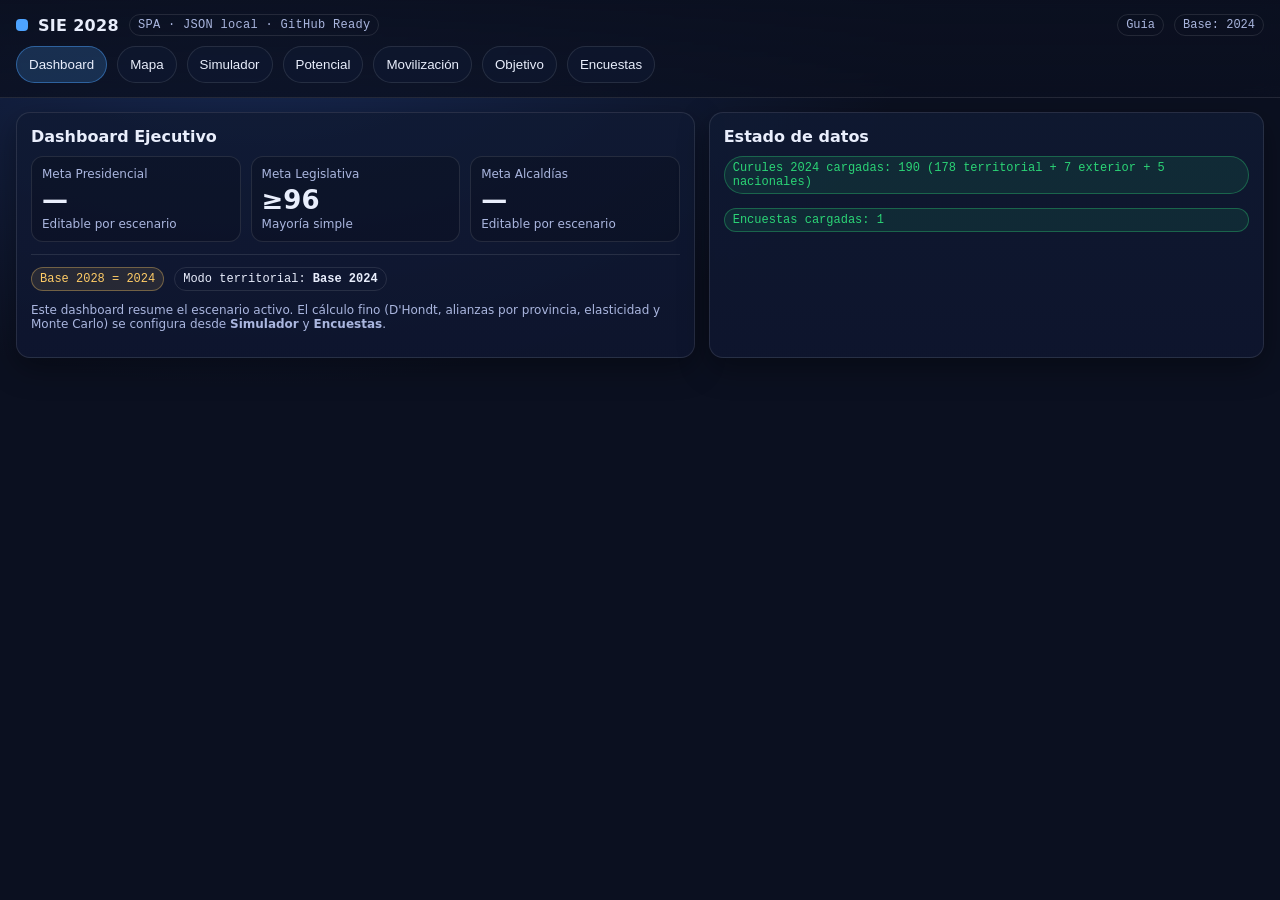
==== index.html @ df15c7f0 "Add files via upload" ====
<!doctype html>
<html lang="es">
<head>
  <meta charset="utf-8"/>
  <meta name="viewport" content="width=device-width,initial-scale=1"/>
  <title>SIE 2028</title>
  <link rel="stylesheet" href="/assets/css/styles.css"/>
</head>
<body>
  <div class="topbar">
    <div class="wrap">
      <div class="row" style="justify-content:space-between">
        <div class="brand">
          <span style="width:12px;height:12px;border-radius:4px;background:var(--accent);display:inline-block"></span>
          <span>SIE 2028</span>
          <span class="badge">SPA · JSON local · GitHub Ready</span>
        </div>
        <div class="row">
          <a class="badge" href="/docs/README.html" target="_blank">Guía</a>
          <span class="badge">Base: 2024</span>
        </div>
      </div>
      <div class="nav" id="nav"></div>
    </div>
  </div>

  <div class="wrap" style="padding-top:14px">
    <div id="view"></div>
  </div>

  <div class="toast" id="toast"></div>

  <script type="module" src="/assets/js/app.js"></script>
</body>
</html>
---- assets/css/styles.css ----
:root{
  --bg:#0b1020;
  --panel:#101a33;
  --panel2:#0f1630;
  --text:#e9eefc;
  --muted:#aab6df;
  --accent:#4da3ff;
  --good:#2bd576;
  --bad:#ff5c7a;
  --warn:#ffcc66;
  --border:rgba(255,255,255,.10);
  --shadow: 0 10px 30px rgba(0,0,0,.35);
  --radius:14px;
  --mono: ui-monospace, SFMono-Regular, Menlo, Monaco, Consolas, "Liberation Mono", "Courier New", monospace;
  --sans: system-ui, -apple-system, Segoe UI, Roboto, Helvetica, Arial, "Apple Color Emoji","Segoe UI Emoji";
}
*{box-sizing:border-box}
html,body{height:100%}
body{
  margin:0;
  font-family:var(--sans);
  color:var(--text);
  background: radial-gradient(1200px 700px at 20% 0%, #182a55 0%, var(--bg) 55%) fixed;
}
a{color:var(--accent); text-decoration:none}
a:hover{text-decoration:underline}
.topbar{
  position:sticky; top:0; z-index:20;
  background: linear-gradient(180deg, rgba(11,16,32,.95) 0%, rgba(11,16,32,.80) 100%);
  border-bottom:1px solid var(--border);
  backdrop-filter: blur(10px);
}
.wrap{max-width:1280px; margin:0 auto; padding:14px 16px}
.brand{
  display:flex; align-items:center; gap:10px;
  font-weight:700; letter-spacing:.3px;
}
.badge{font:12px var(--mono); color:var(--muted); border:1px solid var(--border); padding:3px 8px; border-radius:999px}
.nav{
  display:flex; flex-wrap:wrap; gap:10px; margin-top:10px;
}
.nav button{
  border:1px solid var(--border);
  background: rgba(16,26,51,.55);
  color:var(--text);
  padding:10px 12px;
  border-radius:999px;
  cursor:pointer;
  transition:.15s transform, .15s background;
}
.nav button:hover{background: rgba(16,26,51,.85)}
.nav button.active{
  background: rgba(77,163,255,.20);
  border-color: rgba(77,163,255,.45);
}
.grid{
  display:grid;
  grid-template-columns: 1.1fr .9fr;
  gap:14px;
}
@media (max-width: 980px){
  .grid{grid-template-columns: 1fr}
}
.card{
  background: linear-gradient(180deg, rgba(16,26,51,.85) 0%, rgba(15,22,48,.85) 100%);
  border:1px solid var(--border);
  border-radius: var(--radius);
  box-shadow: var(--shadow);
  padding:14px;
}
.card h2{margin:0 0 10px 0; font-size:16px}
.kpis{display:grid; grid-template-columns: repeat(3, 1fr); gap:10px}
@media (max-width: 980px){.kpis{grid-template-columns: 1fr}}
.kpi{
  border:1px solid var(--border);
  background: rgba(0,0,0,.18);
  border-radius: 12px;
  padding:10px;
}
.kpi .label{color:var(--muted); font-size:12px}
.kpi .value{font-size:26px; font-weight:800; margin-top:4px}
.kpi .sub{color:var(--muted); font-size:12px; margin-top:2px}
.row{display:flex; gap:10px; flex-wrap:wrap; align-items:center}
select,input,textarea{
  background: rgba(0,0,0,.25);
  border:1px solid var(--border);
  color:var(--text);
  padding:10px 10px;
  border-radius: 10px;
}
label{font-size:12px; color:var(--muted)}
.small{font-size:12px; color:var(--muted)}
.table{
  width:100%;
  border-collapse:collapse;
  font-size:13px;
}
.table th,.table td{
  border-bottom: 1px solid var(--border);
  padding:8px 6px;
  text-align:left;
}
.table th{color:var(--muted); font-weight:600}
.pill{font:12px var(--mono); padding:4px 8px; border-radius:999px; border:1px solid var(--border)}
.pill.good{color:var(--good); border-color: rgba(43,213,118,.35); background: rgba(43,213,118,.10)}
.pill.bad{color:var(--bad); border-color: rgba(255,92,122,.35); background: rgba(255,92,122,.10)}
.pill.warn{color:var(--warn); border-color: rgba(255,204,102,.35); background: rgba(255,204,102,.10)}
.split{display:grid; grid-template-columns: 1fr 1fr; gap:12px}
@media (max-width: 980px){.split{grid-template-columns:1fr}}
.mapWrap{
  position:relative;
  height:560px;
  border-radius: 14px;
  overflow:hidden;
  border:1px solid var(--border);
  background: rgba(0,0,0,.25);
}
.mapTools{
  position:absolute; top:10px; left:10px; z-index:5;
  display:flex; gap:8px; flex-wrap:wrap;
}
.mapTools button{
  border:1px solid var(--border);
  background: rgba(16,26,51,.8);
  color:var(--text);
  padding:8px 10px;
  border-radius: 10px;
  cursor:pointer;
}
.mapTools button:hover{background: rgba(16,26,51,1)}
.mapLegend{
  position:absolute; bottom:10px; left:10px; right:10px; z-index:5;
  display:flex; gap:10px; flex-wrap:wrap; align-items:center;
  background: rgba(16,26,51,.55);
  border:1px solid var(--border);
  border-radius: 12px;
  padding:8px 10px;
}
.legendItem{display:flex; gap:6px; align-items:center; font-size:12px; color:var(--muted)}
.dot{width:10px; height:10px; border-radius:999px; background: var(--accent); border:1px solid var(--border)}
.toast{
  position:fixed; bottom:14px; right:14px;
  background: rgba(16,26,51,.92);
  border:1px solid var(--border);
  border-radius: 12px;
  padding:10px 12px;
  box-shadow: var(--shadow);
  max-width: 380px;
  display:none;
}
.toast.show{display:block}
hr{border:0; border-top:1px solid var(--border); margin:12px 0}
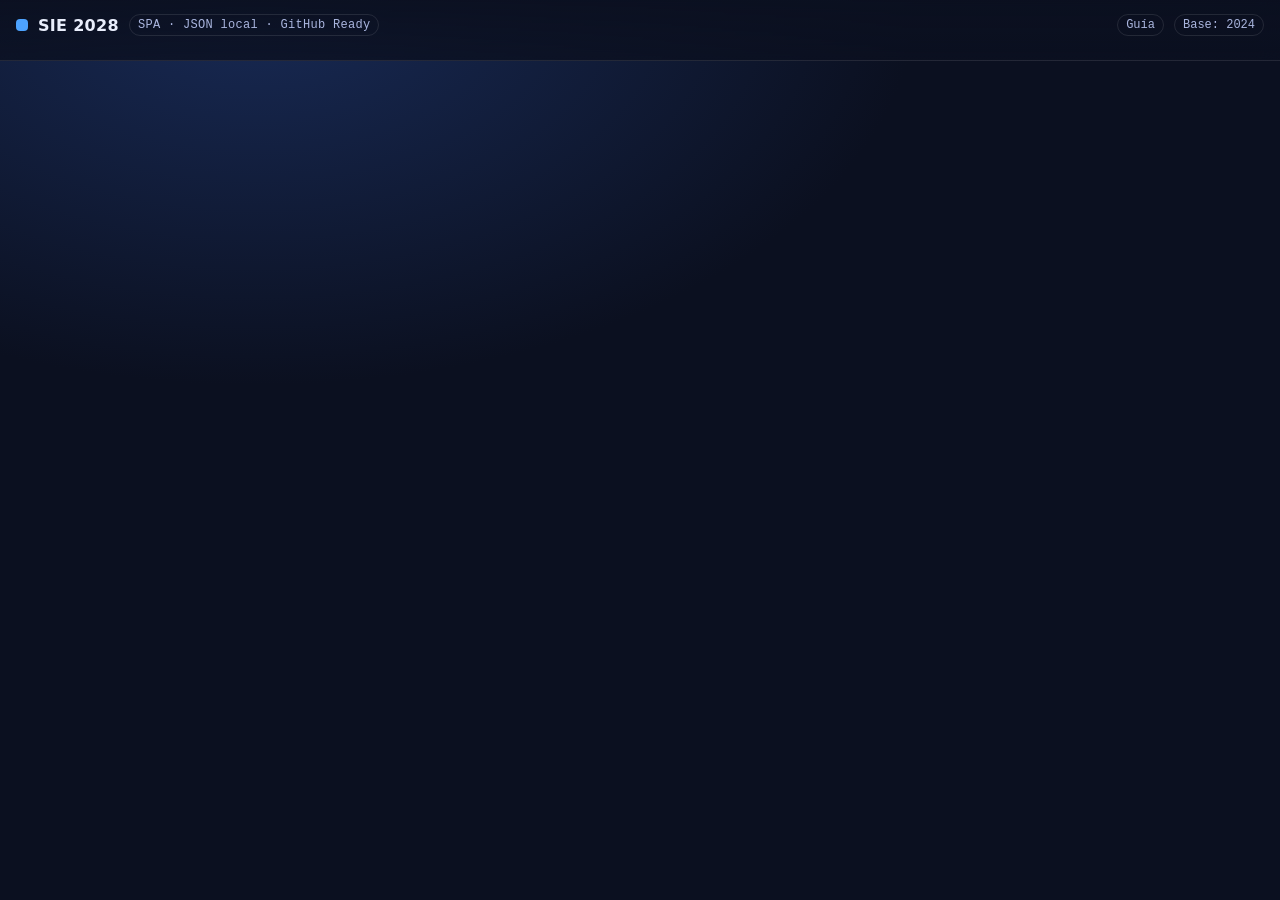
==== commit d28f787c: "Add files via upload" ====
--- a/index.html
+++ b/index.html
@@ -5,7 +5,8 @@
   <meta charset="utf-8"/>
   <meta name="viewport" content="width=device-width,initial-scale=1"/>
   <title>SIE 2028</title>
-  <link rel="stylesheet" href="/assets/css/styles.css"/>
+  <base href="./">
+  <link rel="stylesheet" href="./assets/css/styles.css"/>
 </head>
 <body>
   <div class="topbar">
@@ -17,7 +18,7 @@
           <span class="badge">SPA · JSON local · GitHub Ready</span>
         </div>
         <div class="row">
-          <a class="badge" href="/docs/README.html" target="_blank">Guía</a>
+          <a class="badge" href="./docs/README.html" target="_blank">Guía</a>
           <span class="badge">Base: 2024</span>
         </div>
       </div>
@@ -31,6 +32,6 @@
 
   <div class="toast" id="toast"></div>
 
-  <script type="module" src="/assets/js/app.js"></script>
+  <script type="module" src="./assets/js/app.js"></script>
 </body>
 </html>
--- a/assets/css/styles.css
+++ b/assets/css/styles.css
@@ -151,3 +151,20 @@
 }
 .toast.show{display:block}
 hr{border:0; border-top:1px solid var(--border); margin:12px 0}
+
+
+/* --- Movilización module additions --- */
+.grid2{display:grid;grid-template-columns:1fr 1fr;gap:14px}
+@media (max-width: 980px){.grid2{grid-template-columns:1fr}}
+.card-sub{background:rgba(255,255,255,0.03);border:1px solid rgba(255,255,255,0.08);border-radius:14px;padding:14px}
+.field{margin-top:10px}
+.field label{display:block;font-size:12px;opacity:.85;margin-bottom:6px}
+.chip{display:inline-flex;align-items:center;gap:6px;padding:6px 10px;border:1px solid rgba(255,255,255,0.12);border-radius:999px;font-size:12px;cursor:pointer;user-select:none}
+.tbl{width:100%;border-collapse:collapse;font-size:13px}
+.tbl th,.tbl td{padding:8px 10px;border-bottom:1px solid rgba(255,255,255,0.08)}
+.tbl th{position:sticky;top:0;background:rgba(0,0,0,0.2);text-align:left}
+.tbl .right{text-align:right}
+.tbl tr.hl{background:rgba(255,255,255,0.06)}
+.kpi-grid{display:grid;grid-template-columns:repeat(4,1fr);gap:10px}
+@media (max-width: 980px){.kpi-grid{grid-template-columns:repeat(2,1fr)}}
+.muted{opacity:.75}
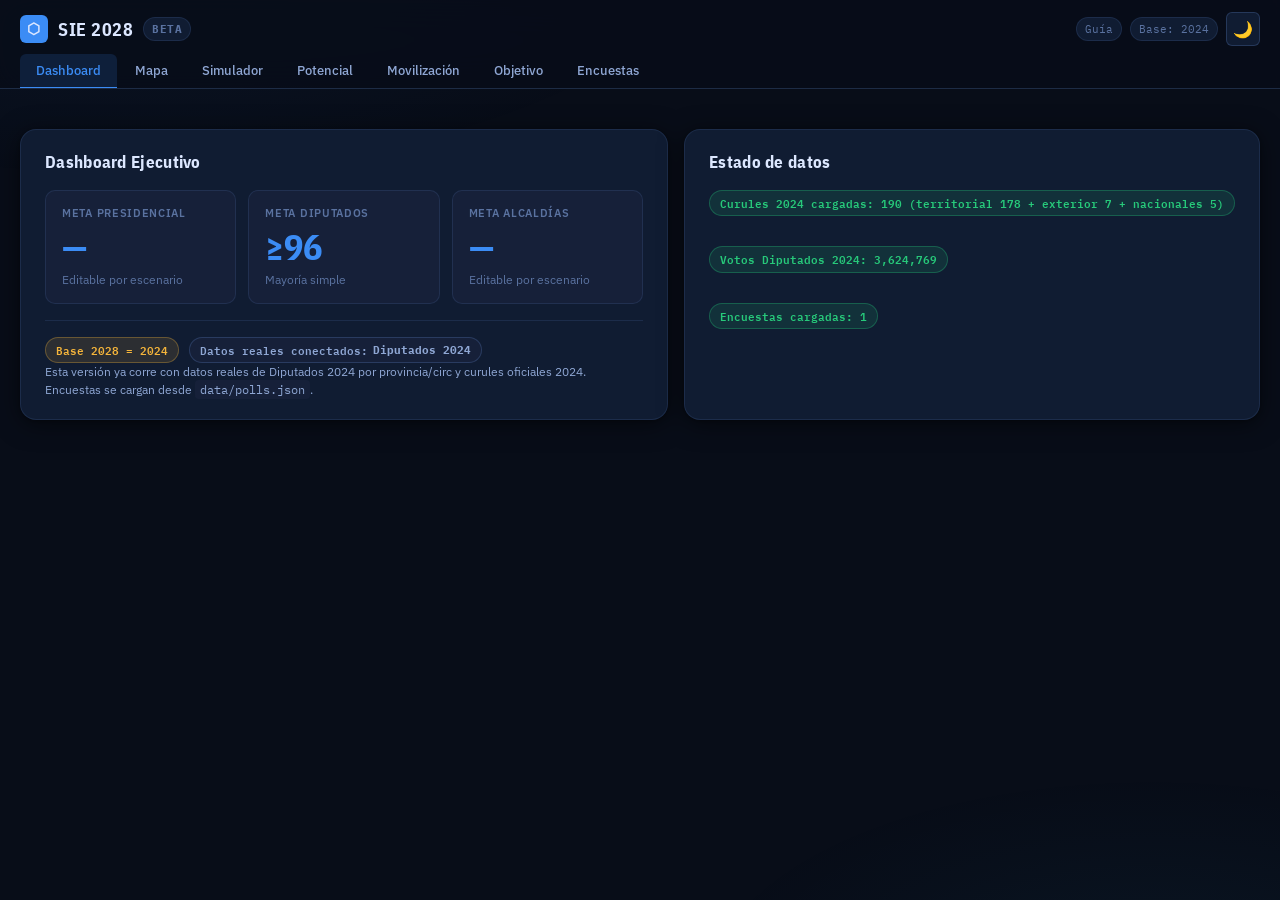
==== commit 087262b6: "Add files via upload" ====
--- a/index.html
+++ b/index.html
@@ -1,36 +1,57 @@
-
 <!doctype html>
-<html lang="es">
+<html lang="es" data-theme="dark">
 <head>
   <meta charset="utf-8"/>
   <meta name="viewport" content="width=device-width,initial-scale=1"/>
-  <title>SIE 2028</title>
+  <title>SIE 2028 · Sistema Inteligente Electoral</title>
   <base href="./">
   <link rel="stylesheet" href="./assets/css/styles.css"/>
 </head>
 <body>
+
   <div class="topbar">
     <div class="wrap">
-      <div class="row" style="justify-content:space-between">
+      <div class="topbar-inner">
         <div class="brand">
-          <span style="width:12px;height:12px;border-radius:4px;background:var(--accent);display:inline-block"></span>
+          <div class="brand-icon">⬡</div>
           <span>SIE 2028</span>
-          <span class="badge">SPA · JSON local · GitHub Ready</span>
+          <span class="badge">BETA</span>
         </div>
-        <div class="row">
+        <div class="topbar-right">
           <a class="badge" href="./docs/README.html" target="_blank">Guía</a>
           <span class="badge">Base: 2024</span>
+          <button class="theme-toggle" id="theme-toggle" title="Cambiar tema">🌙</button>
         </div>
       </div>
-      <div class="nav" id="nav"></div>
+      <nav class="nav" id="nav" role="navigation" aria-label="Navegación principal"></nav>
     </div>
   </div>
 
-  <div class="wrap" style="padding-top:14px">
+  <div class="wrap" style="padding-top:20px">
     <div id="view"></div>
   </div>
 
-  <div class="toast" id="toast"></div>
+  <div class="toast" id="toast" role="status" aria-live="polite"></div>
+
+  <script>
+    (function(){
+      const saved = localStorage.getItem('sie-theme') || 'dark';
+      document.documentElement.setAttribute('data-theme', saved);
+      const icons = { dark: '🌙', light: '☀️' };
+      document.addEventListener('DOMContentLoaded', function(){
+        const btn = document.getElementById('theme-toggle');
+        if(!btn) return;
+        btn.textContent = icons[saved] || '🌙';
+        btn.addEventListener('click', function(){
+          const current = document.documentElement.getAttribute('data-theme');
+          const next = current === 'dark' ? 'light' : 'dark';
+          document.documentElement.setAttribute('data-theme', next);
+          localStorage.setItem('sie-theme', next);
+          btn.textContent = icons[next];
+        });
+      });
+    })();
+  </script>
 
   <script type="module" src="./assets/js/app.js"></script>
 </body>
--- a/assets/css/styles.css
+++ b/assets/css/styles.css
@@ -1,170 +1,482 @@
-
-:root{
-  --bg:#0b1020;
-  --panel:#101a33;
-  --panel2:#0f1630;
-  --text:#e9eefc;
-  --muted:#aab6df;
-  --accent:#4da3ff;
-  --good:#2bd576;
-  --bad:#ff5c7a;
-  --warn:#ffcc66;
-  --border:rgba(255,255,255,.10);
-  --shadow: 0 10px 30px rgba(0,0,0,.35);
-  --radius:14px;
-  --mono: ui-monospace, SFMono-Regular, Menlo, Monaco, Consolas, "Liberation Mono", "Courier New", monospace;
-  --sans: system-ui, -apple-system, Segoe UI, Roboto, Helvetica, Arial, "Apple Color Emoji","Segoe UI Emoji";
-}
-*{box-sizing:border-box}
-html,body{height:100%}
-body{
-  margin:0;
-  font-family:var(--sans);
-  color:var(--text);
-  background: radial-gradient(1200px 700px at 20% 0%, #182a55 0%, var(--bg) 55%) fixed;
-}
-a{color:var(--accent); text-decoration:none}
-a:hover{text-decoration:underline}
-.topbar{
-  position:sticky; top:0; z-index:20;
-  background: linear-gradient(180deg, rgba(11,16,32,.95) 0%, rgba(11,16,32,.80) 100%);
-  border-bottom:1px solid var(--border);
-  backdrop-filter: blur(10px);
-}
-.wrap{max-width:1280px; margin:0 auto; padding:14px 16px}
-.brand{
-  display:flex; align-items:center; gap:10px;
-  font-weight:700; letter-spacing:.3px;
-}
-.badge{font:12px var(--mono); color:var(--muted); border:1px solid var(--border); padding:3px 8px; border-radius:999px}
-.nav{
-  display:flex; flex-wrap:wrap; gap:10px; margin-top:10px;
-}
-.nav button{
-  border:1px solid var(--border);
-  background: rgba(16,26,51,.55);
-  color:var(--text);
-  padding:10px 12px;
-  border-radius:999px;
-  cursor:pointer;
-  transition:.15s transform, .15s background;
-}
-.nav button:hover{background: rgba(16,26,51,.85)}
-.nav button.active{
-  background: rgba(77,163,255,.20);
-  border-color: rgba(77,163,255,.45);
-}
-.grid{
-  display:grid;
-  grid-template-columns: 1.1fr .9fr;
-  gap:14px;
-}
-@media (max-width: 980px){
-  .grid{grid-template-columns: 1fr}
-}
-.card{
-  background: linear-gradient(180deg, rgba(16,26,51,.85) 0%, rgba(15,22,48,.85) 100%);
-  border:1px solid var(--border);
+/* ─────────────────────────────────────────────
+   SIE 2028 · Design System v2
+   Fuentes: IBM Plex Sans (cuerpo) + IBM Plex Mono (datos)
+   Estética: Institutional Data · Dark first · High contrast
+   ───────────────────────────────────────────── */
+
+@import url('https://fonts.googleapis.com/css2?family=IBM+Plex+Mono:wght@400;600&family=IBM+Plex+Sans:wght@300;400;500;600;700&family=IBM+Plex+Sans+Condensed:wght@600;700&display=swap');
+
+/* ── Tokens ──────────────────────────────────── */
+:root {
+  --bg:         #080d18;
+  --bg2:        #0c1423;
+  --surface:    #101c32;
+  --surface2:   #162039;
+  --surface3:   #1b2745;
+  --border:     rgba(110,155,230,.13);
+  --border2:    rgba(110,155,230,.22);
+
+  --text:       #dce7ff;
+  --text2:      #8fa7d4;
+  --text3:      #5a72a0;
+
+  --accent:     #3b8cf5;
+  --accent-dim: rgba(59,140,245,.15);
+  --accent-glow:rgba(59,140,245,.35);
+
+  --good:       #27c97a;
+  --good-bg:    rgba(39,201,122,.12);
+  --bad:        #f04f6e;
+  --bad-bg:     rgba(240,79,110,.12);
+  --warn:       #f5b53b;
+  --warn-bg:    rgba(245,181,59,.12);
+  --info:       #3bc4f5;
+  --info-bg:    rgba(59,196,245,.12);
+
+  --sans:   'IBM Plex Sans', system-ui, sans-serif;
+  --cond:   'IBM Plex Sans Condensed', sans-serif;
+  --mono:   'IBM Plex Mono', ui-monospace, monospace;
+
+  --radius-sm: 6px;
+  --radius:    10px;
+  --radius-lg: 16px;
+  --shadow:    0 4px 24px rgba(0,0,0,.5), 0 1px 4px rgba(0,0,0,.3);
+  --shadow-sm: 0 2px 8px rgba(0,0,0,.35);
+}
+
+/* ── Light mode ──────────────────────────────── */
+[data-theme="light"] {
+  --bg:         #f0f4fb;
+  --bg2:        #e5ecf9;
+  --surface:    #ffffff;
+  --surface2:   #f5f8ff;
+  --surface3:   #eaf0fc;
+  --border:     rgba(30,60,140,.12);
+  --border2:    rgba(30,60,140,.22);
+  --text:       #0d1630;
+  --text2:      #3a4e7a;
+  --text3:      #7a92c0;
+  --accent-dim: rgba(59,140,245,.10);
+  --shadow:     0 4px 24px rgba(0,40,120,.08), 0 1px 4px rgba(0,20,80,.06);
+  --shadow-sm:  0 2px 8px rgba(0,20,80,.07);
+}
+
+/* ── Reset ───────────────────────────────────── */
+*, *::before, *::after { box-sizing: border-box; margin: 0; padding: 0; }
+html, body { height: 100%; }
+body {
+  font-family: var(--sans);
+  font-size: 14px;
+  line-height: 1.5;
+  color: var(--text);
+  background: var(--bg);
+}
+
+body::before {
+  content: '';
+  position: fixed; inset: 0; z-index: -1;
+  background:
+    radial-gradient(ellipse 80% 50% at 10% -10%, rgba(59,140,245,.08) 0%, transparent 60%),
+    radial-gradient(ellipse 60% 40% at 90% 110%, rgba(59,196,245,.05) 0%, transparent 60%);
+  pointer-events: none;
+}
+[data-theme="light"] body::before {
+  background:
+    radial-gradient(ellipse 80% 50% at 10% -10%, rgba(59,140,245,.04) 0%, transparent 60%),
+    radial-gradient(ellipse 60% 40% at 90% 110%, rgba(59,196,245,.03) 0%, transparent 60%);
+}
+
+a { color: var(--accent); text-decoration: none; }
+a:hover { text-decoration: underline; }
+
+::-webkit-scrollbar { width: 6px; height: 6px; }
+::-webkit-scrollbar-track { background: var(--bg2); }
+::-webkit-scrollbar-thumb { background: var(--surface3); border-radius: 99px; }
+::-webkit-scrollbar-thumb:hover { background: var(--border2); }
+
+/* ── Topbar ──────────────────────────────────── */
+.topbar {
+  position: sticky; top: 0; z-index: 50;
+  background: rgba(8,13,24,.88);
+  border-bottom: 1px solid var(--border2);
+  backdrop-filter: blur(18px) saturate(1.4);
+  -webkit-backdrop-filter: blur(18px) saturate(1.4);
+}
+[data-theme="light"] .topbar { background: rgba(240,244,251,.92); }
+
+.wrap { max-width: 1360px; margin: 0 auto; padding: 0 20px; }
+
+.topbar-inner {
+  display: flex;
+  align-items: center;
+  justify-content: space-between;
+  padding: 12px 0 0;
+}
+
+.brand {
+  display: flex; align-items: center; gap: 10px;
+  font-family: var(--cond);
+  font-size: 18px;
+  font-weight: 700;
+  letter-spacing: .5px;
+  color: var(--text);
+}
+.brand-icon {
+  width: 28px; height: 28px;
+  background: var(--accent);
+  border-radius: 6px;
+  display: grid; place-items: center;
+  font-size: 15px;
+  flex-shrink: 0;
+}
+
+.topbar-right { display: flex; align-items: center; gap: 8px; }
+
+.theme-toggle {
+  display: flex; align-items: center; justify-content: center;
+  width: 34px; height: 34px;
+  border: 1px solid var(--border2);
+  background: var(--surface);
+  border-radius: var(--radius-sm);
+  cursor: pointer;
+  color: var(--text2);
+  font-size: 16px;
+  transition: background .2s, border-color .2s, color .2s;
+}
+.theme-toggle:hover { background: var(--surface2); border-color: var(--accent); color: var(--accent); }
+
+/* ── Navigation ──────────────────────────────── */
+.nav {
+  display: flex; gap: 2px;
+  padding: 8px 0 0;
+  overflow-x: auto;
+  scrollbar-width: none;
+}
+.nav::-webkit-scrollbar { display: none; }
+
+.nav button {
+  font-family: var(--sans);
+  font-size: 13px;
+  font-weight: 500;
+  color: var(--text2);
+  background: transparent;
+  border: none;
+  border-bottom: 2px solid transparent;
+  padding: 8px 16px;
+  border-radius: var(--radius-sm) var(--radius-sm) 0 0;
+  cursor: pointer;
+  white-space: nowrap;
+  transition: color .15s, background .15s;
+  margin-bottom: -1px;
+}
+.nav button:hover { color: var(--text); background: var(--accent-dim); }
+.nav button.active {
+  color: var(--accent);
+  background: var(--accent-dim);
+  border-bottom-color: var(--accent);
+}
+
+/* ── Layout ──────────────────────────────────── */
+#view { padding: 20px 0 40px; }
+
+.grid  { display: grid; grid-template-columns: 1.15fr .85fr; gap: 16px; }
+.grid2 { display: grid; grid-template-columns: 1fr 1fr; gap: 16px; }
+.split { display: grid; grid-template-columns: 1fr 1fr; gap: 16px; }
+
+@media (max-width: 960px) {
+  .grid, .grid2, .split { grid-template-columns: 1fr; }
+}
+
+/* ── Cards ───────────────────────────────────── */
+.card {
+  background: var(--surface);
+  border: 1px solid var(--border);
+  border-radius: var(--radius-lg);
+  box-shadow: var(--shadow);
+  padding: 20px 24px;
+}
+.card h2 {
+  font-family: var(--cond);
+  font-size: 17px;
+  font-weight: 700;
+  letter-spacing: .3px;
+  margin-bottom: 14px;
+  color: var(--text);
+}
+.card h3 {
+  font-family: var(--cond);
+  font-size: 12px;
+  font-weight: 700;
+  letter-spacing: .7px;
+  text-transform: uppercase;
+  color: var(--text3);
+  margin-bottom: 10px;
+  margin-top: 0;
+}
+.card-sub {
+  background: var(--surface2);
+  border: 1px solid var(--border);
   border-radius: var(--radius);
+  padding: 16px 18px;
+}
+.card-sub h3 { font-size: 11px; }
+
+/* ── KPIs ────────────────────────────────────── */
+.kpis { display: grid; grid-template-columns: repeat(3, 1fr); gap: 12px; }
+@media (max-width: 720px) { .kpis { grid-template-columns: 1fr 1fr; } }
+
+.kpi {
+  background: var(--surface2);
+  border: 1px solid var(--border);
+  border-radius: var(--radius);
+  padding: 14px 16px;
+  transition: border-color .2s;
+}
+.kpi:hover { border-color: var(--border2); }
+.kpi .label {
+  font-size: 11px; font-weight: 600;
+  letter-spacing: .7px; text-transform: uppercase;
+  color: var(--text3);
+}
+.kpi .value {
+  font-family: var(--cond);
+  font-size: 36px; font-weight: 700; line-height: 1.1;
+  margin: 6px 0 4px;
+  color: var(--accent);
+}
+.kpi .sub { font-size: 12px; color: var(--text3); }
+
+.kpi-grid { display: grid; grid-template-columns: repeat(4,1fr); gap: 10px; }
+.kpi-grid .kpi .k {
+  font-size: 11px; font-weight: 600;
+  letter-spacing: .5px; text-transform: uppercase;
+  color: var(--text3);
+}
+.kpi-grid .kpi .v {
+  font-family: var(--mono);
+  font-size: 20px; font-weight: 600;
+  color: var(--text); margin-top: 6px;
+}
+@media (max-width: 800px) { .kpi-grid { grid-template-columns: 1fr 1fr; } }
+
+/* ── Pills ───────────────────────────────────── */
+.pill {
+  display: inline-flex; align-items: center; gap: 5px;
+  font-family: var(--mono);
+  font-size: 11px; font-weight: 600;
+  padding: 4px 10px;
+  border-radius: 99px;
+  border: 1px solid var(--border2);
+  color: var(--text2);
+  background: var(--surface2);
+  white-space: nowrap;
+}
+.pill.good { color: var(--good); border-color: rgba(39,201,122,.3); background: var(--good-bg); }
+.pill.bad  { color: var(--bad);  border-color: rgba(240,79,110,.3);  background: var(--bad-bg); }
+.pill.warn { color: var(--warn); border-color: rgba(245,181,59,.3);  background: var(--warn-bg); }
+.pill.ok   { color: var(--info); border-color: rgba(59,196,245,.3);  background: var(--info-bg); }
+.pill.info { color: var(--info); border-color: rgba(59,196,245,.3);  background: var(--info-bg); }
+
+button.pill {
+  font-family: var(--sans);
+  font-size: 12px; font-weight: 600;
+  cursor: pointer;
+  transition: opacity .15s, transform .12s, box-shadow .15s;
+}
+button.pill:hover { opacity: .85; transform: translateY(-1px); box-shadow: var(--shadow-sm); }
+button.pill:active { transform: translateY(0); }
+button.pill.good { background: var(--good-bg); color: var(--good); border-color: rgba(39,201,122,.3); }
+button.pill.warn { background: var(--warn-bg); color: var(--warn); border-color: rgba(245,181,59,.3); }
+
+.badge {
+  font-family: var(--mono); font-size: 11px;
+  color: var(--text3);
+  border: 1px solid var(--border);
+  padding: 3px 8px; border-radius: 99px;
+  background: var(--surface);
+}
+
+/* ── Row/layout helpers ───────────────────────── */
+.row { display: flex; gap: 10px; flex-wrap: wrap; align-items: center; }
+.row.between { justify-content: space-between; }
+hr, .hr { border: none; border-top: 1px solid var(--border); margin: 16px 0; }
+
+/* ── Typography ──────────────────────────────── */
+.small  { font-size: 12px; color: var(--text2); }
+.muted  { color: var(--text3); }
+code    { font-family: var(--mono); font-size: 12px; background: var(--surface2); padding: 2px 5px; border-radius: 4px; }
+
+/* ── Forms ───────────────────────────────────── */
+label { font-size: 12px; font-weight: 500; color: var(--text2); }
+
+select,
+input[type="number"],
+input[type="text"],
+textarea {
+  font-family: var(--sans);
+  font-size: 13px;
+  color: var(--text);
+  background: var(--surface2);
+  border: 1px solid var(--border2);
+  border-radius: var(--radius-sm);
+  padding: 8px 10px;
+  outline: none;
+  transition: border-color .15s, box-shadow .15s;
+}
+select:focus, input:focus, textarea:focus {
+  border-color: var(--accent);
+  box-shadow: 0 0 0 3px var(--accent-dim);
+}
+select option { background: var(--surface); }
+select[multiple] { padding: 6px 0; }
+select[multiple] option { padding: 5px 10px; }
+
+input[type="range"] {
+  -webkit-appearance: none;
+  width: 100%; height: 4px;
+  background: var(--surface3);
+  border-radius: 99px;
+  border: none; padding: 0;
+  cursor: pointer;
+  accent-color: var(--accent);
+}
+input[type="range"]::-webkit-slider-thumb {
+  -webkit-appearance: none;
+  width: 16px; height: 16px;
+  border-radius: 50%;
+  background: var(--accent);
+  box-shadow: 0 0 0 3px var(--accent-dim);
+  cursor: pointer;
+  transition: transform .15s;
+}
+input[type="range"]::-webkit-slider-thumb:hover { transform: scale(1.2); }
+
+.field { margin-top: 14px; }
+.field > label { display: block; margin-bottom: 6px; }
+
+.chip {
+  display: inline-flex; align-items: center; gap: 7px;
+  padding: 6px 12px;
+  border: 1px solid var(--border2);
+  border-radius: 99px;
+  font-size: 12px; font-weight: 500;
+  color: var(--text2);
+  cursor: pointer; user-select: none;
+  transition: border-color .15s, background .15s, color .15s;
+}
+.chip:has(input:checked) {
+  border-color: var(--accent);
+  background: var(--accent-dim);
+  color: var(--accent);
+}
+.chip input { width: 12px; height: 12px; padding: 0; border: none; background: transparent; accent-color: var(--accent); }
+
+/* ── Tables ──────────────────────────────────── */
+.table, .tbl {
+  width: 100%; border-collapse: collapse; font-size: 13px;
+}
+.table th, .tbl th {
+  font-size: 11px; font-weight: 700;
+  letter-spacing: .5px; text-transform: uppercase;
+  color: var(--text3);
+  background: var(--surface2);
+  padding: 10px 12px; text-align: left;
+  border-bottom: 1px solid var(--border2);
+  position: sticky; top: 0; white-space: nowrap;
+}
+.table td, .tbl td {
+  padding: 9px 12px;
+  border-bottom: 1px solid var(--border);
+  color: var(--text);
+}
+.table tbody tr:nth-child(even) td,
+.tbl tbody tr:nth-child(even) td { background: rgba(255,255,255,.02); }
+.table tbody tr:hover td,
+.tbl tbody tr:hover td { background: var(--accent-dim); }
+.tbl .right { text-align: right; font-family: var(--mono); font-size: 12px; }
+.tbl tr.hl td { background: rgba(59,140,245,.12) !important; }
+
+/* ── Map ─────────────────────────────────────── */
+.mapWrap {
+  position: relative;
+  height: 620px;
+  border-radius: var(--radius-lg);
+  overflow: hidden;
+  border: 1px solid var(--border2);
+  background: var(--surface2);
+}
+.mapTools {
+  position: absolute; top: 12px; left: 12px; z-index: 5;
+  display: flex; flex-direction: column; gap: 4px;
+}
+.mapTools button {
+  font-size: 16px; font-weight: 600;
+  color: var(--text);
+  background: var(--surface);
+  border: 1px solid var(--border2);
+  width: 36px; height: 36px;
+  border-radius: var(--radius-sm);
+  cursor: pointer;
+  display: grid; place-items: center;
+  box-shadow: var(--shadow-sm);
+  transition: background .15s, border-color .15s;
+}
+.mapTools button:hover { background: var(--surface2); border-color: var(--accent); color: var(--accent); }
+.mapLegend {
+  position: absolute; bottom: 12px; left: 12px; right: 12px; z-index: 5;
+  display: flex; gap: 12px; flex-wrap: wrap; align-items: center;
+  background: rgba(8,13,24,.75);
+  border: 1px solid var(--border);
+  border-radius: var(--radius);
+  padding: 8px 12px;
+  backdrop-filter: blur(8px);
+}
+[data-theme="light"] .mapLegend { background: rgba(240,244,251,.88); }
+.legendItem { display: flex; gap: 6px; align-items: center; font-size: 11px; color: var(--text2); }
+.dot { width: 8px; height: 8px; border-radius: 99px; background: var(--accent); }
+
+/* ── Toast ───────────────────────────────────── */
+.toast {
+  position: fixed; bottom: 20px; right: 20px; z-index: 9999;
+  background: var(--surface);
+  border: 1px solid var(--border2);
+  border-radius: var(--radius);
+  padding: 12px 16px;
   box-shadow: var(--shadow);
-  padding:14px;
-}
-.card h2{margin:0 0 10px 0; font-size:16px}
-.kpis{display:grid; grid-template-columns: repeat(3, 1fr); gap:10px}
-@media (max-width: 980px){.kpis{grid-template-columns: 1fr}}
-.kpi{
-  border:1px solid var(--border);
-  background: rgba(0,0,0,.18);
-  border-radius: 12px;
-  padding:10px;
-}
-.kpi .label{color:var(--muted); font-size:12px}
-.kpi .value{font-size:26px; font-weight:800; margin-top:4px}
-.kpi .sub{color:var(--muted); font-size:12px; margin-top:2px}
-.row{display:flex; gap:10px; flex-wrap:wrap; align-items:center}
-select,input,textarea{
-  background: rgba(0,0,0,.25);
-  border:1px solid var(--border);
-  color:var(--text);
-  padding:10px 10px;
-  border-radius: 10px;
-}
-label{font-size:12px; color:var(--muted)}
-.small{font-size:12px; color:var(--muted)}
-.table{
-  width:100%;
-  border-collapse:collapse;
-  font-size:13px;
-}
-.table th,.table td{
-  border-bottom: 1px solid var(--border);
-  padding:8px 6px;
-  text-align:left;
-}
-.table th{color:var(--muted); font-weight:600}
-.pill{font:12px var(--mono); padding:4px 8px; border-radius:999px; border:1px solid var(--border)}
-.pill.good{color:var(--good); border-color: rgba(43,213,118,.35); background: rgba(43,213,118,.10)}
-.pill.bad{color:var(--bad); border-color: rgba(255,92,122,.35); background: rgba(255,92,122,.10)}
-.pill.warn{color:var(--warn); border-color: rgba(255,204,102,.35); background: rgba(255,204,102,.10)}
-.split{display:grid; grid-template-columns: 1fr 1fr; gap:12px}
-@media (max-width: 980px){.split{grid-template-columns:1fr}}
-.mapWrap{
-  position:relative;
-  height:560px;
-  border-radius: 14px;
-  overflow:hidden;
-  border:1px solid var(--border);
-  background: rgba(0,0,0,.25);
-}
-.mapTools{
-  position:absolute; top:10px; left:10px; z-index:5;
-  display:flex; gap:8px; flex-wrap:wrap;
-}
-.mapTools button{
-  border:1px solid var(--border);
-  background: rgba(16,26,51,.8);
-  color:var(--text);
-  padding:8px 10px;
-  border-radius: 10px;
-  cursor:pointer;
-}
-.mapTools button:hover{background: rgba(16,26,51,1)}
-.mapLegend{
-  position:absolute; bottom:10px; left:10px; right:10px; z-index:5;
-  display:flex; gap:10px; flex-wrap:wrap; align-items:center;
-  background: rgba(16,26,51,.55);
-  border:1px solid var(--border);
-  border-radius: 12px;
-  padding:8px 10px;
-}
-.legendItem{display:flex; gap:6px; align-items:center; font-size:12px; color:var(--muted)}
-.dot{width:10px; height:10px; border-radius:999px; background: var(--accent); border:1px solid var(--border)}
-.toast{
-  position:fixed; bottom:14px; right:14px;
-  background: rgba(16,26,51,.92);
-  border:1px solid var(--border);
-  border-radius: 12px;
-  padding:10px 12px;
-  box-shadow: var(--shadow);
-  max-width: 380px;
-  display:none;
-}
-.toast.show{display:block}
-hr{border:0; border-top:1px solid var(--border); margin:12px 0}
-
-
-/* --- Movilización module additions --- */
-.grid2{display:grid;grid-template-columns:1fr 1fr;gap:14px}
-@media (max-width: 980px){.grid2{grid-template-columns:1fr}}
-.card-sub{background:rgba(255,255,255,0.03);border:1px solid rgba(255,255,255,0.08);border-radius:14px;padding:14px}
-.field{margin-top:10px}
-.field label{display:block;font-size:12px;opacity:.85;margin-bottom:6px}
-.chip{display:inline-flex;align-items:center;gap:6px;padding:6px 10px;border:1px solid rgba(255,255,255,0.12);border-radius:999px;font-size:12px;cursor:pointer;user-select:none}
-.tbl{width:100%;border-collapse:collapse;font-size:13px}
-.tbl th,.tbl td{padding:8px 10px;border-bottom:1px solid rgba(255,255,255,0.08)}
-.tbl th{position:sticky;top:0;background:rgba(0,0,0,0.2);text-align:left}
-.tbl .right{text-align:right}
-.tbl tr.hl{background:rgba(255,255,255,0.06)}
-.kpi-grid{display:grid;grid-template-columns:repeat(4,1fr);gap:10px}
-@media (max-width: 980px){.kpi-grid{grid-template-columns:repeat(2,1fr)}}
-.muted{opacity:.75}
+  max-width: 360px;
+  font-size: 13px; color: var(--text);
+  display: none;
+}
+.toast.show { display: block; animation: toastIn .2s ease; }
+@keyframes toastIn {
+  from { opacity: 0; transform: translateY(8px); }
+  to   { opacity: 1; transform: translateY(0); }
+}
+
+/* ── Data status ─────────────────────────────── */
+#data-status { display: flex; flex-direction: column; gap: 6px; }
+#data-status .pill { width: fit-content; }
+
+/* ── Polls table ─────────────────────────────── */
+#polls-table td:last-child {
+  font-family: var(--mono); font-size: 11px; color: var(--text2);
+  max-width: 360px; overflow: hidden; text-overflow: ellipsis; white-space: nowrap;
+}
+
+/* ── Overflow containers ─────────────────────── */
+[style*="overflow:auto"] { border-radius: var(--radius-sm); }
+
+/* ── Transitions ─────────────────────────────── */
+body, .topbar, .card, .card-sub, select, input, button,
+.pill, .badge, .table td, .tbl td, .kpi, .nav button {
+  transition: background .25s, color .2s, border-color .2s;
+}
+
+/* ── Responsive ──────────────────────────────── */
+@media (max-width: 640px) {
+  .card { padding: 14px 16px; }
+  .kpi .value { font-size: 28px; }
+  .mapWrap { height: 380px; }
+  .kpis { grid-template-columns: 1fr; }
+  .kpi-grid { grid-template-columns: 1fr 1fr; }
+}
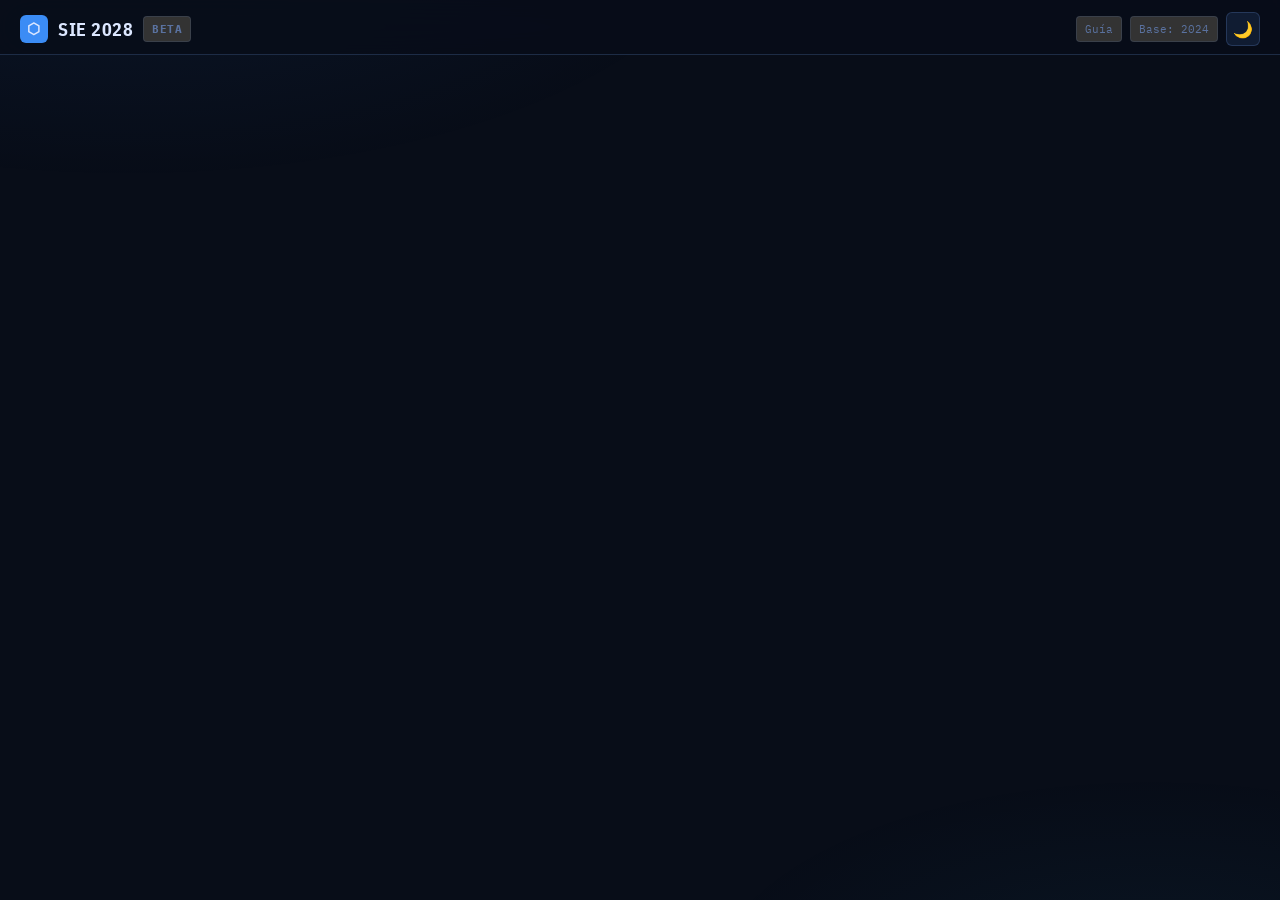
==== commit af54d65a: "Add files via upload" ====
--- a/index.html
+++ b/index.html
@@ -54,5 +54,6 @@
   </script>
 
   <script type="module" src="./assets/js/app.js"></script>
+<script type='module' src='./assets/js/app.js'></script>
 </body>
 </html>
--- a/assets/css/styles.css
+++ b/assets/css/styles.css
@@ -480,3 +480,38 @@
   .kpis { grid-template-columns: 1fr; }
   .kpi-grid { grid-template-columns: 1fr 1fr; }
 }
+
+
+/* Small selects for global/module controls */
+.select-sm{
+  padding:6px 10px;
+  border-radius:10px;
+  border:1px solid rgba(255,255,255,.14);
+  background: rgba(0,0,0,.2);
+  color: inherit;
+  font: inherit;
+}
+.select-sm:disabled{
+  opacity:.55;
+}
+.global-controls .select-sm{
+  padding:4px 8px;
+  border-radius:999px;
+}
+
+
+/* ---- Stability CSS Patch ---- */
+.grid-kpi { display:grid; grid-template-columns:repeat(auto-fit,minmax(180px,1fr)); gap:12px; }
+.kpi-card { background:#111; padding:12px; border-radius:8px; }
+.kpi-title { font-size:12px; opacity:.7; }
+.kpi-value { font-size:20px; font-weight:bold; }
+.kpi-sub { font-size:11px; opacity:.6; }
+.layout-2col { display:grid; grid-template-columns:2fr 1fr; gap:14px; }
+.grid-2 { display:grid; grid-template-columns:1fr 1fr; gap:10px; }
+.card { background:#111; border-radius:8px; padding:10px; }
+.btn, .btn-sm { background:#222; border:none; padding:6px 10px; cursor:pointer; }
+.badge { background:#333; padding:4px 8px; border-radius:4px; }
+.table { width:100%; border-collapse:collapse; }
+.table th, .table td { border-bottom:1px solid #333; padding:6px; }
+.muted { opacity:.6; font-size:12px; }
+.input, .input-sm, .select, .select-sm { background:#222; color:#fff; border:1px solid #444; padding:4px; }
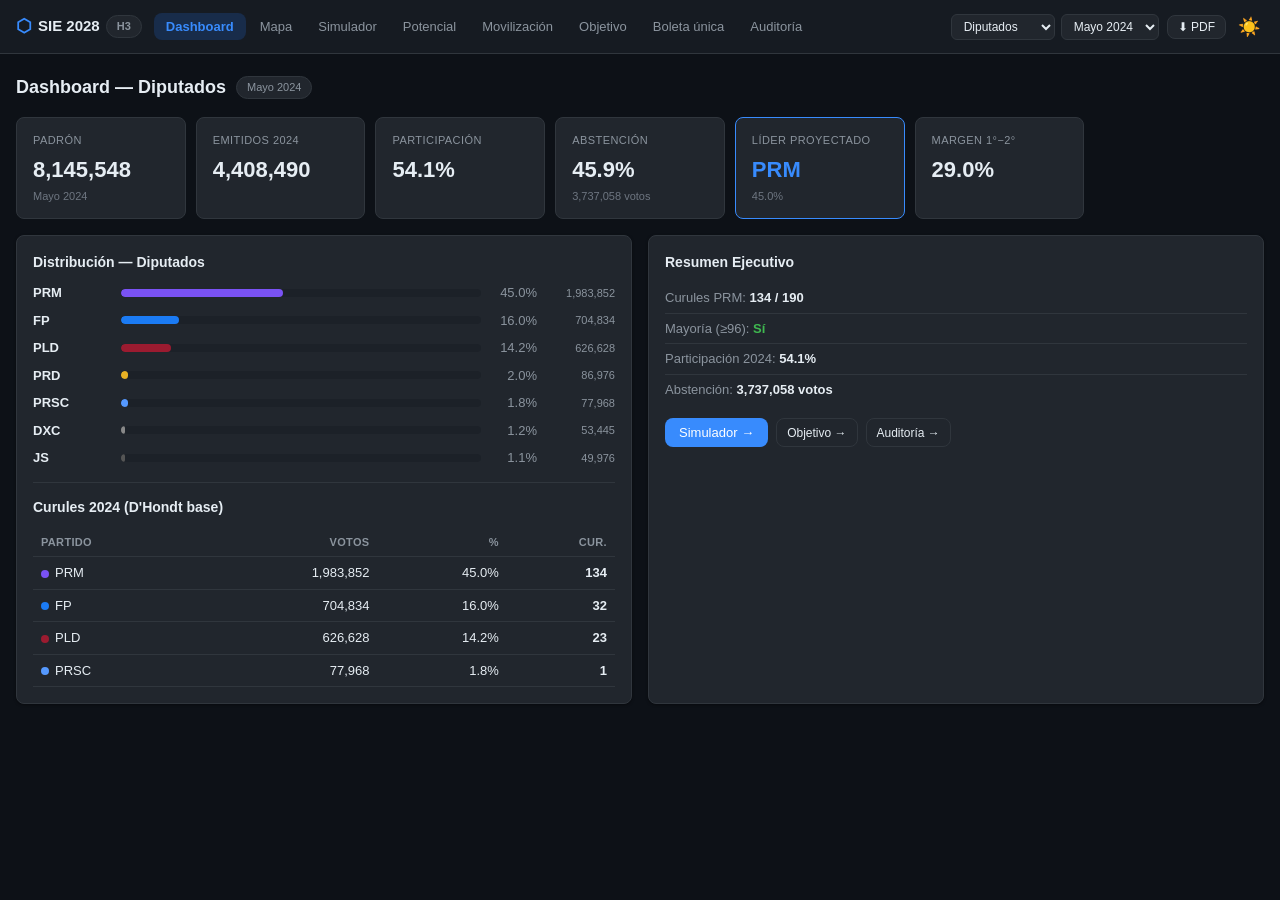
==== commit 227e14fe: "Add files via upload" ====
--- a/index.html
+++ b/index.html
@@ -2,58 +2,31 @@
 <html lang="es" data-theme="dark">
 <head>
   <meta charset="utf-8"/>
-  <meta name="viewport" content="width=device-width,initial-scale=1"/>
+  <meta name="viewport" content="width=device-width, initial-scale=1"/>
   <title>SIE 2028 · Sistema Inteligente Electoral</title>
-  <base href="./">
+  <base href="./"/>
   <link rel="stylesheet" href="./assets/css/styles.css"/>
 </head>
 <body>
-
-  <div class="topbar">
-    <div class="wrap">
-      <div class="topbar-inner">
-        <div class="brand">
-          <div class="brand-icon">⬡</div>
-          <span>SIE 2028</span>
-          <span class="badge">BETA</span>
-        </div>
-        <div class="topbar-right">
-          <a class="badge" href="./docs/README.html" target="_blank">Guía</a>
-          <span class="badge">Base: 2024</span>
-          <button class="theme-toggle" id="theme-toggle" title="Cambiar tema">🌙</button>
-        </div>
+  <header class="topbar">
+    <div class="topbar-inner">
+      <div class="brand">
+        <span class="brand-icon">⬡</span>
+        <span class="brand-name">SIE 2028</span>
+        <span class="badge">H3</span>
       </div>
-      <nav class="nav" id="nav" role="navigation" aria-label="Navegación principal"></nav>
+      <nav id="nav" class="nav" role="navigation" aria-label="Módulos"></nav>
+      <div class="topbar-right">
+        <div id="global-controls" class="global-controls"></div>
+        <button id="btn-export" class="btn-sm" title="Exportar PDF" style="display:none;">⬇ PDF</button>
+        <button id="btn-theme" class="btn-icon" title="Cambiar tema">☀️</button>
+      </div>
     </div>
-  </div>
-
-  <div class="wrap" style="padding-top:20px">
-    <div id="view"></div>
-  </div>
-
-  <div class="toast" id="toast" role="status" aria-live="polite"></div>
-
-  <script>
-    (function(){
-      const saved = localStorage.getItem('sie-theme') || 'dark';
-      document.documentElement.setAttribute('data-theme', saved);
-      const icons = { dark: '🌙', light: '☀️' };
-      document.addEventListener('DOMContentLoaded', function(){
-        const btn = document.getElementById('theme-toggle');
-        if(!btn) return;
-        btn.textContent = icons[saved] || '🌙';
-        btn.addEventListener('click', function(){
-          const current = document.documentElement.getAttribute('data-theme');
-          const next = current === 'dark' ? 'light' : 'dark';
-          document.documentElement.setAttribute('data-theme', next);
-          localStorage.setItem('sie-theme', next);
-          btn.textContent = icons[next];
-        });
-      });
-    })();
-  </script>
-
+  </header>
+  <main class="main-wrap">
+    <div id="view" class="view-container"></div>
+  </main>
+  <div id="toast" class="toast" role="status" aria-live="polite"></div>
   <script type="module" src="./assets/js/app.js"></script>
-<script type='module' src='./assets/js/app.js'></script>
 </body>
 </html>
--- a/assets/css/styles.css
+++ b/assets/css/styles.css
@@ -1,517 +1,567 @@
-/* ─────────────────────────────────────────────
-   SIE 2028 · Design System v2
-   Fuentes: IBM Plex Sans (cuerpo) + IBM Plex Mono (datos)
-   Estética: Institutional Data · Dark first · High contrast
-   ───────────────────────────────────────────── */
-
-@import url('https://fonts.googleapis.com/css2?family=IBM+Plex+Mono:wght@400;600&family=IBM+Plex+Sans:wght@300;400;500;600;700&family=IBM+Plex+Sans+Condensed:wght@600;700&display=swap');
-
-/* ── Tokens ──────────────────────────────────── */
+/* ====================================================
+   SIE 2028 — styles.css
+   Design system limpio. Variables por tema.
+   ==================================================== */
+
+/* ── Variables ── */
 :root {
-  --bg:         #080d18;
-  --bg2:        #0c1423;
-  --surface:    #101c32;
-  --surface2:   #162039;
-  --surface3:   #1b2745;
-  --border:     rgba(110,155,230,.13);
-  --border2:    rgba(110,155,230,.22);
-
-  --text:       #dce7ff;
-  --text2:      #8fa7d4;
-  --text3:      #5a72a0;
-
-  --accent:     #3b8cf5;
-  --accent-dim: rgba(59,140,245,.15);
-  --accent-glow:rgba(59,140,245,.35);
-
-  --good:       #27c97a;
-  --good-bg:    rgba(39,201,122,.12);
-  --bad:        #f04f6e;
-  --bad-bg:     rgba(240,79,110,.12);
-  --warn:       #f5b53b;
-  --warn-bg:    rgba(245,181,59,.12);
-  --info:       #3bc4f5;
-  --info-bg:    rgba(59,196,245,.12);
-
-  --sans:   'IBM Plex Sans', system-ui, sans-serif;
-  --cond:   'IBM Plex Sans Condensed', sans-serif;
-  --mono:   'IBM Plex Mono', ui-monospace, monospace;
-
-  --radius-sm: 6px;
-  --radius:    10px;
-  --radius-lg: 16px;
-  --shadow:    0 4px 24px rgba(0,0,0,.5), 0 1px 4px rgba(0,0,0,.3);
-  --shadow-sm: 0 2px 8px rgba(0,0,0,.35);
-}
-
-/* ── Light mode ──────────────────────────────── */
+  --bg:       #0d1117;
+  --bg2:      #161b22;
+  --bg3:      #1c2128;
+  --surface:  #21262d;
+  --border:   #30363d;
+  --border2:  #484f58;
+  --text:     #e6edf3;
+  --text2:    #8b949e;
+  --text3:    #6e7681;
+  --accent:   #388bfd;
+  --accent-dim:#1f6feb33;
+  --green:    #3fb950;
+  --green-bg: #1a3a1a;
+  --red:      #f85149;
+  --red-bg:   #3a1a1a;
+  --yellow:   #e3b341;
+  --yellow-bg:#3a2e0a;
+  --orange:   #f0883e;
+  --orange-bg:#3a2000;
+  --blue:     #388bfd;
+  --blue-bg:  #0d2045;
+  --gray-bg:  #21262d;
+  --shadow:   0 1px 3px rgba(0,0,0,.4);
+  --radius:   8px;
+  --topbar-h: 54px;
+}
+
 [data-theme="light"] {
-  --bg:         #f0f4fb;
-  --bg2:        #e5ecf9;
-  --surface:    #ffffff;
-  --surface2:   #f5f8ff;
-  --surface3:   #eaf0fc;
-  --border:     rgba(30,60,140,.12);
-  --border2:    rgba(30,60,140,.22);
-  --text:       #0d1630;
-  --text2:      #3a4e7a;
-  --text3:      #7a92c0;
-  --accent-dim: rgba(59,140,245,.10);
-  --shadow:     0 4px 24px rgba(0,40,120,.08), 0 1px 4px rgba(0,20,80,.06);
-  --shadow-sm:  0 2px 8px rgba(0,20,80,.07);
-}
-
-/* ── Reset ───────────────────────────────────── */
+  --bg:       #f6f8fa;
+  --bg2:      #ffffff;
+  --bg3:      #f0f2f5;
+  --surface:  #ffffff;
+  --border:   #d0d7de;
+  --border2:  #afb8c1;
+  --text:     #1f2328;
+  --text2:    #57606a;
+  --text3:    #6e7781;
+  --accent:   #0969da;
+  --accent-dim:#0969da22;
+  --green:    #1a7f37;
+  --green-bg: #dafbe1;
+  --red:      #cf222e;
+  --red-bg:   #ffebe9;
+  --yellow:   #9a6700;
+  --yellow-bg:#fff8c5;
+  --orange:   #bc4c00;
+  --orange-bg:#fff1e5;
+  --blue:     #0969da;
+  --blue-bg:  #ddf4ff;
+  --gray-bg:  #f6f8fa;
+  --shadow:   0 1px 3px rgba(0,0,0,.12);
+}
+
+/* ── Reset mínimo ── */
 *, *::before, *::after { box-sizing: border-box; margin: 0; padding: 0; }
-html, body { height: 100%; }
+
+html { font-size: 14px; }
+
 body {
-  font-family: var(--sans);
-  font-size: 14px;
+  font-family: -apple-system, BlinkMacSystemFont, "Segoe UI", Helvetica, Arial, sans-serif;
+  background: var(--bg);
+  color: var(--text);
   line-height: 1.5;
-  color: var(--text);
-  background: var(--bg);
-}
-
-body::before {
-  content: '';
-  position: fixed; inset: 0; z-index: -1;
-  background:
-    radial-gradient(ellipse 80% 50% at 10% -10%, rgba(59,140,245,.08) 0%, transparent 60%),
-    radial-gradient(ellipse 60% 40% at 90% 110%, rgba(59,196,245,.05) 0%, transparent 60%);
-  pointer-events: none;
-}
-[data-theme="light"] body::before {
-  background:
-    radial-gradient(ellipse 80% 50% at 10% -10%, rgba(59,140,245,.04) 0%, transparent 60%),
-    radial-gradient(ellipse 60% 40% at 90% 110%, rgba(59,196,245,.03) 0%, transparent 60%);
-}
-
-a { color: var(--accent); text-decoration: none; }
-a:hover { text-decoration: underline; }
-
-::-webkit-scrollbar { width: 6px; height: 6px; }
-::-webkit-scrollbar-track { background: var(--bg2); }
-::-webkit-scrollbar-thumb { background: var(--surface3); border-radius: 99px; }
-::-webkit-scrollbar-thumb:hover { background: var(--border2); }
-
-/* ── Topbar ──────────────────────────────────── */
+  min-height: 100vh;
+  transition: background .2s, color .2s;
+}
+
+/* ── Topbar ── */
 .topbar {
-  position: sticky; top: 0; z-index: 50;
-  background: rgba(8,13,24,.88);
-  border-bottom: 1px solid var(--border2);
-  backdrop-filter: blur(18px) saturate(1.4);
-  -webkit-backdrop-filter: blur(18px) saturate(1.4);
-}
-[data-theme="light"] .topbar { background: rgba(240,244,251,.92); }
-
-.wrap { max-width: 1360px; margin: 0 auto; padding: 0 20px; }
-
+  position: sticky;
+  top: 0;
+  z-index: 100;
+  height: var(--topbar-h);
+  background: var(--bg2);
+  border-bottom: 1px solid var(--border);
+  backdrop-filter: blur(8px);
+}
 .topbar-inner {
   display: flex;
   align-items: center;
-  justify-content: space-between;
-  padding: 12px 0 0;
-}
-
+  gap: 12px;
+  height: 100%;
+  padding: 0 16px;
+  max-width: 1400px;
+  margin: 0 auto;
+}
+
+/* ── Brand ── */
 .brand {
-  display: flex; align-items: center; gap: 10px;
-  font-family: var(--cond);
-  font-size: 18px;
+  display: flex;
+  align-items: center;
+  gap: 6px;
+  flex-shrink: 0;
   font-weight: 700;
-  letter-spacing: .5px;
-  color: var(--text);
-}
-.brand-icon {
-  width: 28px; height: 28px;
-  background: var(--accent);
-  border-radius: 6px;
-  display: grid; place-items: center;
   font-size: 15px;
-  flex-shrink: 0;
-}
-
-.topbar-right { display: flex; align-items: center; gap: 8px; }
-
-.theme-toggle {
-  display: flex; align-items: center; justify-content: center;
-  width: 34px; height: 34px;
-  border: 1px solid var(--border2);
-  background: var(--surface);
-  border-radius: var(--radius-sm);
-  cursor: pointer;
-  color: var(--text2);
-  font-size: 16px;
-  transition: background .2s, border-color .2s, color .2s;
-}
-.theme-toggle:hover { background: var(--surface2); border-color: var(--accent); color: var(--accent); }
-
-/* ── Navigation ──────────────────────────────── */
+  color: var(--text);
+}
+.brand-icon { font-size: 18px; color: var(--accent); }
+
+/* ── Nav ── */
 .nav {
-  display: flex; gap: 2px;
-  padding: 8px 0 0;
+  display: flex;
+  gap: 2px;
   overflow-x: auto;
   scrollbar-width: none;
 }
 .nav::-webkit-scrollbar { display: none; }
 
-.nav button {
-  font-family: var(--sans);
-  font-size: 13px;
-  font-weight: 500;
-  color: var(--text2);
-  background: transparent;
+.nav-btn {
+  background: none;
   border: none;
-  border-bottom: 2px solid transparent;
-  padding: 8px 16px;
-  border-radius: var(--radius-sm) var(--radius-sm) 0 0;
+  color: var(--text2);
   cursor: pointer;
+  padding: 6px 12px;
+  border-radius: var(--radius);
+  font-size: 13px;
   white-space: nowrap;
-  transition: color .15s, background .15s;
-  margin-bottom: -1px;
-}
-.nav button:hover { color: var(--text); background: var(--accent-dim); }
-.nav button.active {
-  color: var(--accent);
-  background: var(--accent-dim);
-  border-bottom-color: var(--accent);
-}
-
-/* ── Layout ──────────────────────────────────── */
-#view { padding: 20px 0 40px; }
-
-.grid  { display: grid; grid-template-columns: 1.15fr .85fr; gap: 16px; }
-.grid2 { display: grid; grid-template-columns: 1fr 1fr; gap: 16px; }
-.split { display: grid; grid-template-columns: 1fr 1fr; gap: 16px; }
-
-@media (max-width: 960px) {
-  .grid, .grid2, .split { grid-template-columns: 1fr; }
-}
-
-/* ── Cards ───────────────────────────────────── */
+  transition: background .15s, color .15s;
+}
+.nav-btn:hover  { background: var(--accent-dim); color: var(--text); }
+.nav-btn.active { background: var(--accent-dim); color: var(--accent); font-weight: 600; }
+
+/* ── Topbar right ── */
+.topbar-right {
+  margin-left: auto;
+  display: flex;
+  align-items: center;
+  gap: 8px;
+  flex-shrink: 0;
+}
+.global-controls {
+  display: flex;
+  gap: 6px;
+}
+
+/* ── Main ── */
+.main-wrap {
+  max-width: 1400px;
+  margin: 0 auto;
+  padding: 20px 16px 48px;
+}
+.view-container { min-height: 300px; }
+
+/* ── Cards ── */
 .card {
   background: var(--surface);
   border: 1px solid var(--border);
-  border-radius: var(--radius-lg);
+  border-radius: var(--radius);
+  padding: 16px;
   box-shadow: var(--shadow);
-  padding: 20px 24px;
-}
-.card h2 {
-  font-family: var(--cond);
-  font-size: 17px;
+}
+.card h3 { font-size: 14px; font-weight: 600; margin-bottom: 10px; color: var(--text); }
+
+/* ── Page header ── */
+.page-header {
+  display: flex;
+  align-items: center;
+  gap: 10px;
+  margin-bottom: 16px;
+  flex-wrap: wrap;
+}
+.page-header h2 {
+  font-size: 18px;
   font-weight: 700;
-  letter-spacing: .3px;
-  margin-bottom: 14px;
-  color: var(--text);
-}
-.card h3 {
-  font-family: var(--cond);
+  color: var(--text);
+}
+
+/* ── KPI grid ── */
+.kpi-grid {
+  display: grid;
+  grid-template-columns: repeat(auto-fill, minmax(160px, 1fr));
+  gap: 10px;
+  margin-bottom: 16px;
+}
+.kpi-card {
+  background: var(--surface);
+  border: 1px solid var(--border);
+  border-radius: var(--radius);
+  padding: 14px 16px;
+}
+.kpi-label { font-size: 11px; color: var(--text2); text-transform: uppercase; letter-spacing: .04em; }
+.kpi-value { font-size: 22px; font-weight: 700; margin-top: 4px; color: var(--text); }
+.kpi-sub   { font-size: 11px; color: var(--text3); margin-top: 2px; }
+
+/* ── Layout helpers ── */
+.row-2col {
+  display: grid;
+  grid-template-columns: 1fr 1fr;
+}
+@media (max-width: 720px) {
+  .row-2col { grid-template-columns: 1fr; }
+}
+
+.stat-grid {
+  display: grid;
+  grid-template-columns: repeat(auto-fill, minmax(130px, 1fr));
+  gap: 10px;
+}
+.stat-grid > div { font-size: 13px; }
+
+/* ── Badges ── */
+.badge {
+  display: inline-flex;
+  align-items: center;
+  background: var(--surface);
+  border: 1px solid var(--border);
+  border-radius: 20px;
+  padding: 2px 10px;
+  font-size: 11px;
+  color: var(--text2);
+  white-space: nowrap;
+}
+.badge-good { background: var(--green-bg); border-color: var(--green); color: var(--green); }
+.badge-warn { background: var(--yellow-bg); border-color: var(--yellow); color: var(--yellow); }
+.badge-err  { background: var(--red-bg);  border-color: var(--red);  color: var(--red);  }
+
+/* ── Buttons ── */
+.btn {
+  display: inline-flex;
+  align-items: center;
+  gap: 4px;
+  background: var(--accent);
+  color: #fff;
+  border: none;
+  border-radius: var(--radius);
+  padding: 7px 14px;
+  font-size: 13px;
+  font-weight: 500;
+  cursor: pointer;
+  text-decoration: none;
+  transition: opacity .15s;
+}
+.btn:hover { opacity: .88; }
+
+.btn-sm {
+  display: inline-flex;
+  align-items: center;
+  background: var(--surface);
+  color: var(--text);
+  border: 1px solid var(--border);
+  border-radius: var(--radius);
+  padding: 4px 10px;
   font-size: 12px;
-  font-weight: 700;
-  letter-spacing: .7px;
+  cursor: pointer;
+  transition: background .15s, border-color .15s;
+}
+.btn-sm:hover { background: var(--bg3); border-color: var(--border2); }
+.btn-sm.neg   { color: var(--red); border-color: var(--red-bg); }
+
+.btn-icon {
+  background: none;
+  border: none;
+  cursor: pointer;
+  font-size: 18px;
+  padding: 4px;
+  border-radius: var(--radius);
+  color: var(--text2);
+  transition: background .15s;
+}
+.btn-icon:hover { background: var(--bg3); }
+
+/* ── Form elements ── */
+.sel-sm, .inp-sm {
+  background: var(--surface);
+  color: var(--text);
+  border: 1px solid var(--border);
+  border-radius: 6px;
+  padding: 4px 8px;
+  font-size: 12px;
+  outline: none;
+  transition: border-color .15s;
+}
+.sel-sm:focus, .inp-sm:focus { border-color: var(--accent); }
+.sel-sm { cursor: pointer; }
+
+/* ── Tables ── */
+.tbl {
+  width: 100%;
+  border-collapse: collapse;
+  font-size: 13px;
+}
+.tbl th {
+  text-align: left;
+  color: var(--text2);
+  font-weight: 600;
+  font-size: 11px;
   text-transform: uppercase;
-  color: var(--text3);
-  margin-bottom: 10px;
-  margin-top: 0;
-}
-.card-sub {
-  background: var(--surface2);
+  letter-spacing: .03em;
+  padding: 6px 8px;
+  border-bottom: 1px solid var(--border);
+}
+.tbl td {
+  padding: 6px 8px;
+  border-bottom: 1px solid var(--border);
+  color: var(--text);
+}
+.tbl tbody tr:hover td { background: var(--bg3); }
+.tbl .r { text-align: right; font-variant-numeric: tabular-nums; }
+
+/* ── Mapa ── */
+.map-layout {
+  display: grid;
+  grid-template-columns: 1fr 320px;
+  gap: 14px;
+  min-height: 520px;
+}
+@media (max-width: 900px) {
+  .map-layout { grid-template-columns: 1fr; }
+}
+.map-wrap {
+  position: relative;
+  overflow: hidden;
+  padding: 0 !important;
+  min-height: 480px;
+  cursor: grab;
+}
+.map-wrap:active { cursor: grabbing; }
+
+/* Shapes SVG */
+.map-shape {
+  cursor: pointer;
+  fill: var(--bg3);
+  stroke: var(--border2);
+  stroke-width: 0.5;
+  transition: fill .15s, filter .15s;
+}
+.map-shape:hover    { fill: var(--accent-dim); filter: brightness(1.2); }
+.map-selected       { fill: var(--accent) !important; opacity: .85; }
+
+.map-loading, .map-error {
+  display: flex;
+  align-items: center;
+  justify-content: center;
+  height: 100%;
+  min-height: 300px;
+  color: var(--text2);
+  font-size: 13px;
+}
+.map-error { color: var(--red); }
+
+/* ── Bar chart ── */
+.bar-row {
+  display: flex;
+  align-items: center;
+  gap: 8px;
+  margin-bottom: 8px;
+  font-size: 13px;
+}
+.bar-label { flex: 0 0 80px; font-weight: 600; }
+.bar-track {
+  flex: 1;
+  height: 8px;
+  background: var(--bg3);
+  border-radius: 4px;
+  overflow: hidden;
+}
+.bar-fill  { height: 100%; background: var(--accent); border-radius: 4px; transition: width .4s; }
+.bar-pct   { flex: 0 0 48px; text-align: right; color: var(--text2); }
+
+/* ── Exec list ── */
+.exec-list {
+  list-style: none;
+  padding: 0;
+  font-size: 13px;
+}
+.exec-list li {
+  padding: 5px 0;
+  border-bottom: 1px solid var(--border);
+  color: var(--text2);
+}
+.exec-list li:last-child { border-bottom: none; }
+.exec-list li b { color: var(--text); }
+
+/* ── Category badges (Potencial) ── */
+.cat-badge {
+  display: inline-block;
+  padding: 2px 8px;
+  border-radius: 12px;
+  font-size: 11px;
+  font-weight: 600;
+}
+.cat-green  { background: var(--green-bg);  color: var(--green);  }
+.cat-blue   { background: var(--blue-bg);   color: var(--blue);   }
+.cat-yellow { background: var(--yellow-bg); color: var(--yellow); }
+.cat-orange { background: var(--orange-bg); color: var(--orange); }
+.cat-red    { background: var(--red-bg);    color: var(--red);    }
+.cat-gray   { background: var(--gray-bg);   color: var(--text2);  }
+
+/* ── Audit lists ── */
+.audit-list { list-style: none; padding: 0; font-size: 13px; }
+.audit-list li {
+  padding: 5px 0;
+  border-bottom: 1px solid var(--border);
+}
+.audit-list.err  li { color: var(--red);   }
+.audit-list.good li { color: var(--green); }
+
+/* ── Toast ── */
+.toast {
+  position: fixed;
+  bottom: 20px;
+  left: 50%;
+  transform: translateX(-50%);
+  background: var(--surface);
   border: 1px solid var(--border);
   border-radius: var(--radius);
-  padding: 16px 18px;
-}
-.card-sub h3 { font-size: 11px; }
-
-/* ── KPIs ────────────────────────────────────── */
-.kpis { display: grid; grid-template-columns: repeat(3, 1fr); gap: 12px; }
-@media (max-width: 720px) { .kpis { grid-template-columns: 1fr 1fr; } }
-
-.kpi {
-  background: var(--surface2);
-  border: 1px solid var(--border);
-  border-radius: var(--radius);
-  padding: 14px 16px;
-  transition: border-color .2s;
-}
-.kpi:hover { border-color: var(--border2); }
-.kpi .label {
-  font-size: 11px; font-weight: 600;
-  letter-spacing: .7px; text-transform: uppercase;
-  color: var(--text3);
-}
-.kpi .value {
-  font-family: var(--cond);
-  font-size: 36px; font-weight: 700; line-height: 1.1;
-  margin: 6px 0 4px;
-  color: var(--accent);
-}
-.kpi .sub { font-size: 12px; color: var(--text3); }
-
-.kpi-grid { display: grid; grid-template-columns: repeat(4,1fr); gap: 10px; }
-.kpi-grid .kpi .k {
-  font-size: 11px; font-weight: 600;
-  letter-spacing: .5px; text-transform: uppercase;
-  color: var(--text3);
-}
-.kpi-grid .kpi .v {
-  font-family: var(--mono);
-  font-size: 20px; font-weight: 600;
-  color: var(--text); margin-top: 6px;
-}
-@media (max-width: 800px) { .kpi-grid { grid-template-columns: 1fr 1fr; } }
-
-/* ── Pills ───────────────────────────────────── */
-.pill {
-  display: inline-flex; align-items: center; gap: 5px;
-  font-family: var(--mono);
-  font-size: 11px; font-weight: 600;
-  padding: 4px 10px;
-  border-radius: 99px;
-  border: 1px solid var(--border2);
-  color: var(--text2);
-  background: var(--surface2);
-  white-space: nowrap;
-}
-.pill.good { color: var(--good); border-color: rgba(39,201,122,.3); background: var(--good-bg); }
-.pill.bad  { color: var(--bad);  border-color: rgba(240,79,110,.3);  background: var(--bad-bg); }
-.pill.warn { color: var(--warn); border-color: rgba(245,181,59,.3);  background: var(--warn-bg); }
-.pill.ok   { color: var(--info); border-color: rgba(59,196,245,.3);  background: var(--info-bg); }
-.pill.info { color: var(--info); border-color: rgba(59,196,245,.3);  background: var(--info-bg); }
-
-button.pill {
-  font-family: var(--sans);
-  font-size: 12px; font-weight: 600;
-  cursor: pointer;
-  transition: opacity .15s, transform .12s, box-shadow .15s;
-}
-button.pill:hover { opacity: .85; transform: translateY(-1px); box-shadow: var(--shadow-sm); }
-button.pill:active { transform: translateY(0); }
-button.pill.good { background: var(--good-bg); color: var(--good); border-color: rgba(39,201,122,.3); }
-button.pill.warn { background: var(--warn-bg); color: var(--warn); border-color: rgba(245,181,59,.3); }
-
-.badge {
-  font-family: var(--mono); font-size: 11px;
-  color: var(--text3);
-  border: 1px solid var(--border);
-  padding: 3px 8px; border-radius: 99px;
-  background: var(--surface);
-}
-
-/* ── Row/layout helpers ───────────────────────── */
-.row { display: flex; gap: 10px; flex-wrap: wrap; align-items: center; }
-.row.between { justify-content: space-between; }
-hr, .hr { border: none; border-top: 1px solid var(--border); margin: 16px 0; }
-
-/* ── Typography ──────────────────────────────── */
-.small  { font-size: 12px; color: var(--text2); }
-.muted  { color: var(--text3); }
-code    { font-family: var(--mono); font-size: 12px; background: var(--surface2); padding: 2px 5px; border-radius: 4px; }
-
-/* ── Forms ───────────────────────────────────── */
-label { font-size: 12px; font-weight: 500; color: var(--text2); }
-
-select,
-input[type="number"],
-input[type="text"],
-textarea {
-  font-family: var(--sans);
-  font-size: 13px;
-  color: var(--text);
-  background: var(--surface2);
-  border: 1px solid var(--border2);
-  border-radius: var(--radius-sm);
+  padding: 10px 18px;
+  font-size: 13px;
+  color: var(--text);
+  box-shadow: var(--shadow);
+  display: none;
+  z-index: 999;
+  pointer-events: none;
+}
+.toast.show {
+  display: block;
+  animation: fadeUp .2s ease;
+}
+@keyframes fadeUp {
+  from { opacity: 0; transform: translateX(-50%) translateY(8px); }
+  to   { opacity: 1; transform: translateX(-50%) translateY(0); }
+}
+
+/* ── Estado de carga / error ── */
+.loading, .error-msg {
+  display: flex;
+  align-items: center;
+  justify-content: center;
+  min-height: 200px;
+  font-size: 14px;
+  color: var(--text2);
+}
+.error-msg { color: var(--red); }
+
+/* ── Muted ── */
+.muted { color: var(--text2); font-size: 12px; }
+
+/* ── Additions H2 ── */
+
+/* Simulador layout */
+.sim-layout {
+  display: grid;
+  grid-template-columns: 340px 1fr;
+  gap: 14px;
+}
+@media (max-width: 900px) { .sim-layout { grid-template-columns: 1fr; } }
+
+/* KPI accent */
+.kpi-accent { border-color: var(--accent); }
+.kpi-accent .kpi-value { color: var(--accent); }
+
+/* Dot color indicator */
+.dot {
+  display: inline-block;
+  width: 8px; height: 8px;
+  border-radius: 50%;
+  margin-right: 4px;
+  vertical-align: middle;
+  flex-shrink: 0;
+}
+
+/* Curul grid */
+.curul-grid {
+  display: grid;
+  grid-template-columns: repeat(auto-fill, minmax(90px, 1fr));
+  gap: 6px;
+  margin-top: 8px;
+}
+.curul-item {
+  background: var(--bg3);
+  border-radius: 6px;
+  padding: 6px 10px;
+  display: flex;
+  justify-content: space-between;
+  align-items: center;
+  font-size: 13px;
+}
+.curul-item b { color: var(--text); }
+.curul-item span { font-size: 18px; font-weight: 700; color: var(--accent); }
+
+/* HR separator */
+.sep { border: none; border-top: 1px solid var(--border); margin: 12px 0; }
+
+/* Text helpers */
+.text-ok   { color: var(--green) !important; }
+.text-warn { color: var(--yellow) !important; }
+.text-err  { color: var(--red) !important; }
+
+/* Bar abs (small) */
+.bar-abs { font-size: 11px; min-width: 60px; text-align: right; }
+
+/* Alianza row */
+.alz-row label { cursor: pointer; }
+
+/* ── H2 additions ── */
+
+/* Simulador layout */
+.sim-layout {
+  display: grid;
+  grid-template-columns: 1fr 1fr;
+  gap: 16px;
+}
+@media (max-width: 900px) { .sim-layout { grid-template-columns: 1fr; } }
+
+/* Curul grid */
+.curul-grid {
+  display: grid;
+  grid-template-columns: repeat(auto-fill, minmax(100px, 1fr));
+  gap: 8px;
+  margin-top: 8px;
+}
+.curul-item {
+  background: var(--bg3);
+  border-radius: 6px;
   padding: 8px 10px;
-  outline: none;
-  transition: border-color .15s, box-shadow .15s;
-}
-select:focus, input:focus, textarea:focus {
-  border-color: var(--accent);
-  box-shadow: 0 0 0 3px var(--accent-dim);
-}
-select option { background: var(--surface); }
-select[multiple] { padding: 6px 0; }
-select[multiple] option { padding: 5px 10px; }
-
-input[type="range"] {
-  -webkit-appearance: none;
-  width: 100%; height: 4px;
-  background: var(--surface3);
-  border-radius: 99px;
-  border: none; padding: 0;
-  cursor: pointer;
-  accent-color: var(--accent);
-}
-input[type="range"]::-webkit-slider-thumb {
-  -webkit-appearance: none;
-  width: 16px; height: 16px;
+  display: flex;
+  justify-content: space-between;
+  align-items: center;
+  font-size: 13px;
+}
+.curul-item b  { color: var(--text); }
+.curul-item span { font-size: 18px; font-weight: 700; color: var(--accent); }
+
+/* Alianza rows */
+.alianza-row { font-size: 13px; }
+
+/* Dot indicator */
+.dot {
+  display: inline-block;
+  width: 8px; height: 8px;
   border-radius: 50%;
-  background: var(--accent);
-  box-shadow: 0 0 0 3px var(--accent-dim);
-  cursor: pointer;
-  transition: transform .15s;
-}
-input[type="range"]::-webkit-slider-thumb:hover { transform: scale(1.2); }
-
-.field { margin-top: 14px; }
-.field > label { display: block; margin-bottom: 6px; }
-
-.chip {
-  display: inline-flex; align-items: center; gap: 7px;
-  padding: 6px 12px;
-  border: 1px solid var(--border2);
-  border-radius: 99px;
-  font-size: 12px; font-weight: 500;
-  color: var(--text2);
-  cursor: pointer; user-select: none;
-  transition: border-color .15s, background .15s, color .15s;
-}
-.chip:has(input:checked) {
-  border-color: var(--accent);
-  background: var(--accent-dim);
-  color: var(--accent);
-}
-.chip input { width: 12px; height: 12px; padding: 0; border: none; background: transparent; accent-color: var(--accent); }
-
-/* ── Tables ──────────────────────────────────── */
-.table, .tbl {
-  width: 100%; border-collapse: collapse; font-size: 13px;
-}
-.table th, .tbl th {
-  font-size: 11px; font-weight: 700;
-  letter-spacing: .5px; text-transform: uppercase;
-  color: var(--text3);
-  background: var(--surface2);
-  padding: 10px 12px; text-align: left;
-  border-bottom: 1px solid var(--border2);
-  position: sticky; top: 0; white-space: nowrap;
-}
-.table td, .tbl td {
-  padding: 9px 12px;
-  border-bottom: 1px solid var(--border);
-  color: var(--text);
-}
-.table tbody tr:nth-child(even) td,
-.tbl tbody tr:nth-child(even) td { background: rgba(255,255,255,.02); }
-.table tbody tr:hover td,
-.tbl tbody tr:hover td { background: var(--accent-dim); }
-.tbl .right { text-align: right; font-family: var(--mono); font-size: 12px; }
-.tbl tr.hl td { background: rgba(59,140,245,.12) !important; }
-
-/* ── Map ─────────────────────────────────────── */
-.mapWrap {
-  position: relative;
-  height: 620px;
-  border-radius: var(--radius-lg);
-  overflow: hidden;
-  border: 1px solid var(--border2);
-  background: var(--surface2);
-}
-.mapTools {
-  position: absolute; top: 12px; left: 12px; z-index: 5;
-  display: flex; flex-direction: column; gap: 4px;
-}
-.mapTools button {
-  font-size: 16px; font-weight: 600;
-  color: var(--text);
-  background: var(--surface);
-  border: 1px solid var(--border2);
-  width: 36px; height: 36px;
-  border-radius: var(--radius-sm);
-  cursor: pointer;
-  display: grid; place-items: center;
-  box-shadow: var(--shadow-sm);
-  transition: background .15s, border-color .15s;
-}
-.mapTools button:hover { background: var(--surface2); border-color: var(--accent); color: var(--accent); }
-.mapLegend {
-  position: absolute; bottom: 12px; left: 12px; right: 12px; z-index: 5;
-  display: flex; gap: 12px; flex-wrap: wrap; align-items: center;
-  background: rgba(8,13,24,.75);
-  border: 1px solid var(--border);
-  border-radius: var(--radius);
-  padding: 8px 12px;
-  backdrop-filter: blur(8px);
-}
-[data-theme="light"] .mapLegend { background: rgba(240,244,251,.88); }
-.legendItem { display: flex; gap: 6px; align-items: center; font-size: 11px; color: var(--text2); }
-.dot { width: 8px; height: 8px; border-radius: 99px; background: var(--accent); }
-
-/* ── Toast ───────────────────────────────────── */
-.toast {
-  position: fixed; bottom: 20px; right: 20px; z-index: 9999;
-  background: var(--surface);
-  border: 1px solid var(--border2);
-  border-radius: var(--radius);
-  padding: 12px 16px;
-  box-shadow: var(--shadow);
-  max-width: 360px;
-  font-size: 13px; color: var(--text);
-  display: none;
-}
-.toast.show { display: block; animation: toastIn .2s ease; }
-@keyframes toastIn {
-  from { opacity: 0; transform: translateY(8px); }
-  to   { opacity: 1; transform: translateY(0); }
-}
-
-/* ── Data status ─────────────────────────────── */
-#data-status { display: flex; flex-direction: column; gap: 6px; }
-#data-status .pill { width: fit-content; }
-
-/* ── Polls table ─────────────────────────────── */
-#polls-table td:last-child {
-  font-family: var(--mono); font-size: 11px; color: var(--text2);
-  max-width: 360px; overflow: hidden; text-overflow: ellipsis; white-space: nowrap;
-}
-
-/* ── Overflow containers ─────────────────────── */
-[style*="overflow:auto"] { border-radius: var(--radius-sm); }
-
-/* ── Transitions ─────────────────────────────── */
-body, .topbar, .card, .card-sub, select, input, button,
-.pill, .badge, .table td, .tbl td, .kpi, .nav button {
-  transition: background .25s, color .2s, border-color .2s;
-}
-
-/* ── Responsive ──────────────────────────────── */
-@media (max-width: 640px) {
-  .card { padding: 14px 16px; }
-  .kpi .value { font-size: 28px; }
-  .mapWrap { height: 380px; }
-  .kpis { grid-template-columns: 1fr; }
-  .kpi-grid { grid-template-columns: 1fr 1fr; }
-}
-
-
-/* Small selects for global/module controls */
-.select-sm{
-  padding:6px 10px;
-  border-radius:10px;
-  border:1px solid rgba(255,255,255,.14);
-  background: rgba(0,0,0,.2);
-  color: inherit;
-  font: inherit;
-}
-.select-sm:disabled{
-  opacity:.55;
-}
-.global-controls .select-sm{
-  padding:4px 8px;
-  border-radius:999px;
-}
-
-
-/* ---- Stability CSS Patch ---- */
-.grid-kpi { display:grid; grid-template-columns:repeat(auto-fit,minmax(180px,1fr)); gap:12px; }
-.kpi-card { background:#111; padding:12px; border-radius:8px; }
-.kpi-title { font-size:12px; opacity:.7; }
-.kpi-value { font-size:20px; font-weight:bold; }
-.kpi-sub { font-size:11px; opacity:.6; }
-.layout-2col { display:grid; grid-template-columns:2fr 1fr; gap:14px; }
-.grid-2 { display:grid; grid-template-columns:1fr 1fr; gap:10px; }
-.card { background:#111; border-radius:8px; padding:10px; }
-.btn, .btn-sm { background:#222; border:none; padding:6px 10px; cursor:pointer; }
-.badge { background:#333; padding:4px 8px; border-radius:4px; }
-.table { width:100%; border-collapse:collapse; }
-.table th, .table td { border-bottom:1px solid #333; padding:6px; }
-.muted { opacity:.6; font-size:12px; }
-.input, .input-sm, .select, .select-sm { background:#222; color:#fff; border:1px solid #444; padding:4px; }
+  margin-right: 6px;
+  vertical-align: middle;
+}
+
+/* Text helpers */
+.text-ok   { color: var(--green); }
+.text-warn { color: var(--yellow); }
+.text-err  { color: var(--red); }
+
+/* Separator */
+.sep {
+  border: none;
+  border-top: 1px solid var(--border);
+  margin: 14px 0;
+}
+
+/* Bar abs (vote count in bar chart) */
+.bar-abs {
+  min-width: 70px;
+  text-align: right;
+  font-variant-numeric: tabular-nums;
+}
+
+/* KPI accent */
+.kpi-accent { border-color: var(--accent); }
+.kpi-accent .kpi-value { color: var(--accent); }
+
+/* Objective result */
+[data-theme="light"] .kpi-accent { background: var(--blue-bg); }
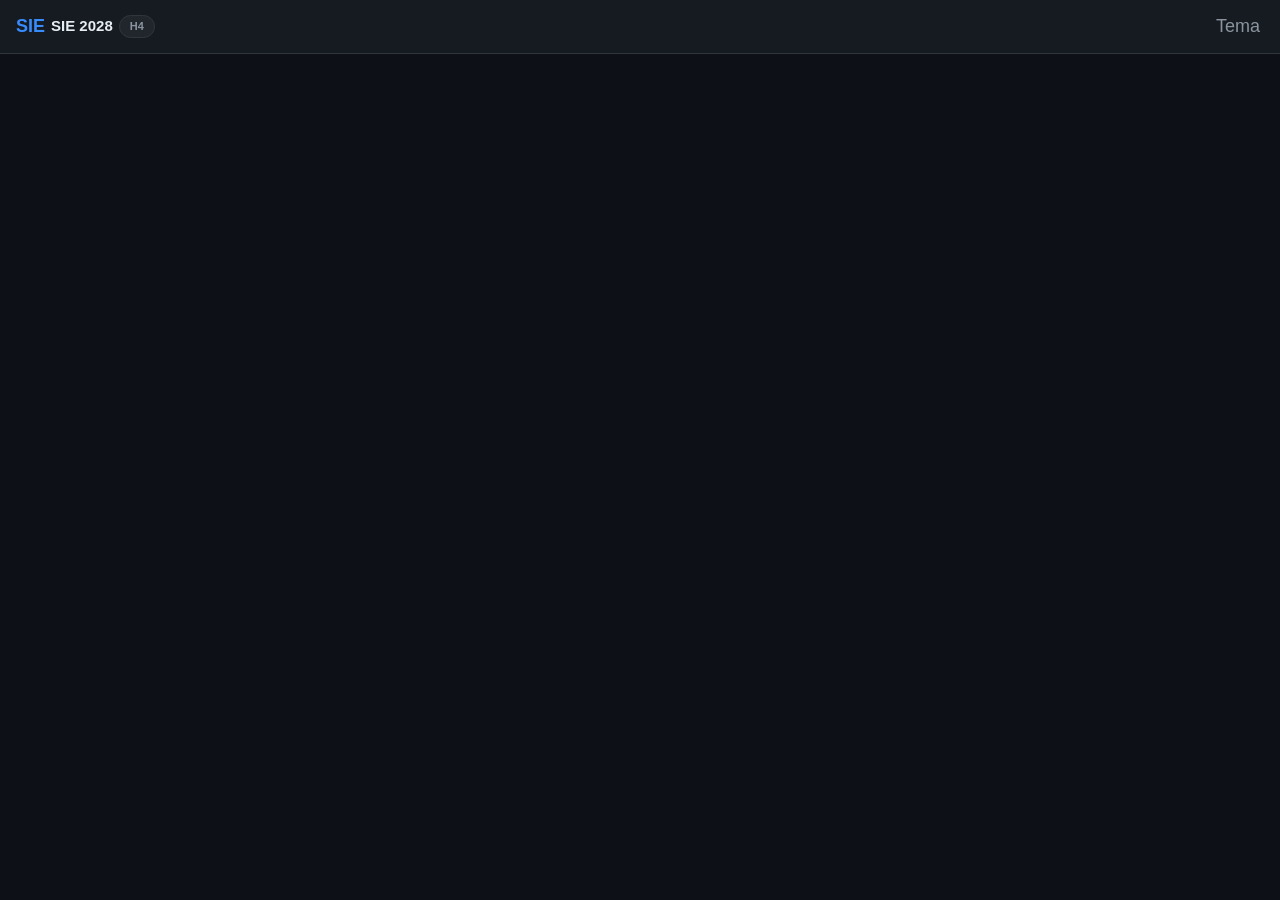
==== commit 4cd1d44e: "Add files via upload" ====
--- a/index.html
+++ b/index.html
@@ -3,23 +3,22 @@
 <head>
   <meta charset="utf-8"/>
   <meta name="viewport" content="width=device-width, initial-scale=1"/>
-  <title>SIE 2028 · Sistema Inteligente Electoral</title>
-  <base href="./"/>
+  <title>SIE 2028 v4.1 · Sistema Inteligente Electoral</title>
   <link rel="stylesheet" href="./assets/css/styles.css"/>
 </head>
 <body>
   <header class="topbar">
     <div class="topbar-inner">
       <div class="brand">
-        <span class="brand-icon">⬡</span>
+        <span class="brand-icon">SIE</span>
         <span class="brand-name">SIE 2028</span>
-        <span class="badge">H3</span>
+        <span class="badge">H4</span>
       </div>
       <nav id="nav" class="nav" role="navigation" aria-label="Módulos"></nav>
       <div class="topbar-right">
         <div id="global-controls" class="global-controls"></div>
-        <button id="btn-export" class="btn-sm" title="Exportar PDF" style="display:none;">⬇ PDF</button>
-        <button id="btn-theme" class="btn-icon" title="Cambiar tema">☀️</button>
+        <button id="btn-export" class="btn-sm" title="Exportar PDF" style="display:none;">PDF</button>
+        <button id="btn-theme" class="btn-icon" title="Cambiar tema">Tema</button>
       </div>
     </div>
   </header>
--- a/assets/css/styles.css
+++ b/assets/css/styles.css
@@ -565,3 +565,103 @@
 
 /* Objective result */
 [data-theme="light"] .kpi-accent { background: var(--blue-bg); }
+
+/* H4 -- category badge colors */
+.cat-lgreen { background: #d4edda; color: #1a7a3c; }
+[data-theme="dark"] .cat-lgreen { background: #1a4a2a; color: #5fda8a; }
+.cat-orange { background: #fde8d8; color: #c0581a; }
+[data-theme="dark"] .cat-orange { background: #4a2810; color: #f0944a; }
+
+/* H4 -- methodology tooltip */
+.method-box {
+  background: var(--bg3);
+  border: 1px solid var(--border);
+  border-radius: 8px;
+  padding: 14px 16px;
+  margin-top: 10px;
+  font-size: 13px;
+}
+.method-box table { width: 100%; font-size: 12px; }
+.method-box th { background: var(--bg4, var(--bg2)); padding: 4px 6px; }
+.method-box td { padding: 3px 6px; border-bottom: 1px solid var(--border); }
+
+/* H4 -- collapsible advanced panel */
+.adv-panel { display: none; margin-top: 12px; }
+.adv-panel.open { display: block; }
+.adv-toggle { cursor: pointer; font-size: 12px; color: var(--text2); text-decoration: underline; margin-top: 8px; display: inline-block; }
+
+/* H4 -- boleta mode tabs */
+.mode-tabs { display: flex; gap: 4px; margin-bottom: 14px; }
+.mode-tab { flex: 1; padding: 8px; border: 1px solid var(--border); background: var(--bg3); border-radius: 6px; cursor: pointer; font-size: 13px; text-align: center; }
+.mode-tab.active { background: var(--accent); color: #fff; border-color: var(--accent); }
+
+/* H4 -- encuestas chart */
+.enc-chart { display: flex; align-items: flex-end; gap: 8px; height: 160px; padding: 10px 0; overflow-x: auto; }
+.enc-bar-wrap { display: flex; flex-direction: column; align-items: center; gap: 4px; min-width: 50px; }
+.enc-bar { width: 36px; border-radius: 3px 3px 0 0; transition: height 0.3s; }
+.enc-label { font-size: 11px; color: var(--text2); text-align: center; }
+
+/* H4 additions */
+.ctrl-group {
+  display: flex;
+  flex-direction: column;
+  gap: 2px;
+  font-size: 11px;
+}
+.ctrl-label {
+  color: var(--muted);
+  font-size: 10px;
+  white-space: nowrap;
+  cursor: help;
+}
+.tab-btn {
+  background: none;
+  border: none;
+  border-bottom: 3px solid transparent;
+  padding: 8px 16px;
+  font-size: 13px;
+  font-weight: 600;
+  color: var(--muted);
+  cursor: pointer;
+  transition: color 0.15s, border-color 0.15s;
+}
+.tab-btn.active {
+  color: var(--accent);
+  border-bottom-color: var(--accent);
+}
+.tab-btn:hover { color: var(--text); }
+
+/* Categoria badges H4 - colores correctos */
+.cat-green  { background: #14532d; color: #86efac; }
+.cat-lgreen { background: #166534; color: #bbf7d0; }
+.cat-yellow { background: #713f12; color: #fde68a; }
+.cat-blue   { background: #1e3a5f; color: #93c5fd; }
+.cat-red    { background: #7f1d1d; color: #fca5a5; }
+.cat-gray   { background: #374151; color: #9ca3af; }
+.cat-orange { background: #7c2d12; color: #fdba74; }
+[data-theme="light"] .cat-green  { background: #dcfce7; color: #15803d; }
+[data-theme="light"] .cat-lgreen { background: #f0fdf4; color: #16a34a; }
+[data-theme="light"] .cat-yellow { background: #fef9c3; color: #a16207; }
+[data-theme="light"] .cat-blue   { background: #eff6ff; color: #1d4ed8; }
+[data-theme="light"] .cat-red    { background: #fee2e2; color: #b91c1c; }
+[data-theme="light"] .cat-gray   { background: #f3f4f6; color: #6b7280; }
+[data-theme="light"] .cat-orange { background: #fff7ed; color: #c2410c; }
+
+/* Map selected */
+.map-selected { outline: 2px solid #fff; }
+
+/* btn neg (movilizacion) */
+.btn-sm.neg { color: var(--red); border-color: var(--red); }
+
+/* details/summary panel */
+details.card > summary {
+  list-style: none;
+  user-select: none;
+}
+details.card > summary::before {
+  content: "▶ ";
+  font-size: 11px;
+}
+details[open].card > summary::before {
+  content: "▼ ";
+}
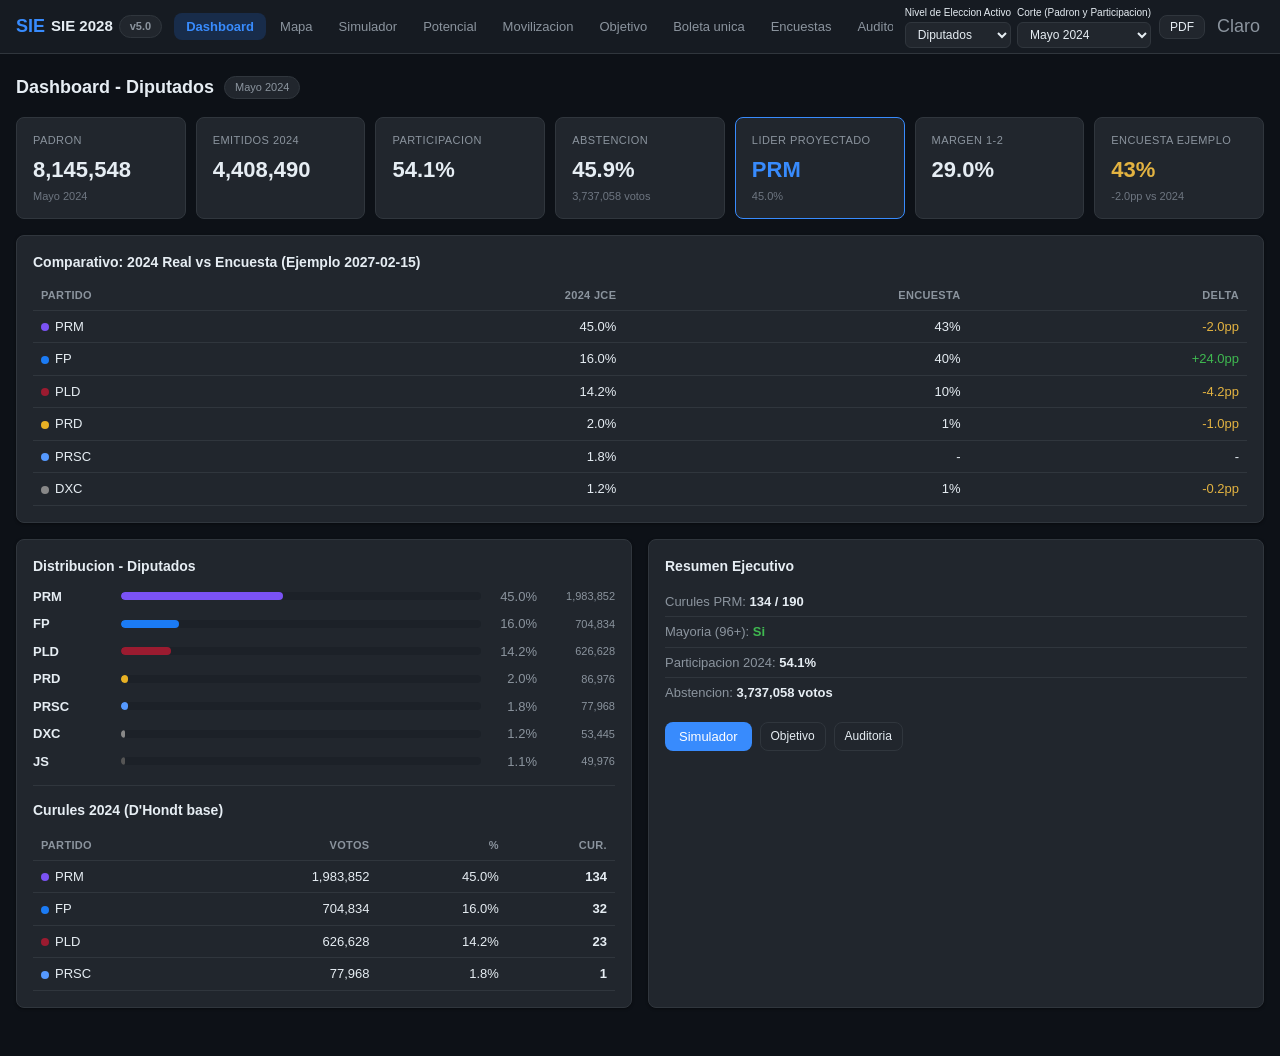
==== commit 7f124d79: "Add files via upload" ====
--- a/index.html
+++ b/index.html
@@ -3,7 +3,7 @@
 <head>
   <meta charset="utf-8"/>
   <meta name="viewport" content="width=device-width, initial-scale=1"/>
-  <title>SIE 2028 v4.1 · Sistema Inteligente Electoral</title>
+  <title>SIE 2028 v5.0 · Sistema Inteligente Electoral</title>
   <link rel="stylesheet" href="./assets/css/styles.css"/>
 </head>
 <body>
@@ -12,7 +12,7 @@
       <div class="brand">
         <span class="brand-icon">SIE</span>
         <span class="brand-name">SIE 2028</span>
-        <span class="badge">H4</span>
+        <span class="badge">H5</span>
       </div>
       <nav id="nav" class="nav" role="navigation" aria-label="Módulos"></nav>
       <div class="topbar-right">
--- a/assets/css/styles.css
+++ b/assets/css/styles.css
@@ -665,3 +665,12 @@
 details[open].card > summary::before {
   content: "▼ ";
 }
+
+/* H5 additions */
+.badge-nota { background: var(--accent); color: #000; }
+.nota-lbl   { background: var(--accent); color: #000; border-radius: 3px; padding: 1px 5px; font-size: 10px; font-weight: 700; margin-right: 6px; }
+.err-lbl    { background: var(--red);   color: #fff; border-radius: 3px; padding: 1px 5px; font-size: 10px; font-weight: 700; margin-right: 6px; }
+.ok-lbl     { background: var(--green); color: #fff; border-radius: 3px; padding: 1px 5px; font-size: 10px; font-weight: 700; margin-right: 6px; }
+.audit-list { list-style: none; padding: 0; margin: 0; }
+.audit-list li { padding: 5px 0; border-bottom: 1px solid var(--border); font-size: 13px; }
+.audit-list li:last-child { border-bottom: none; }
